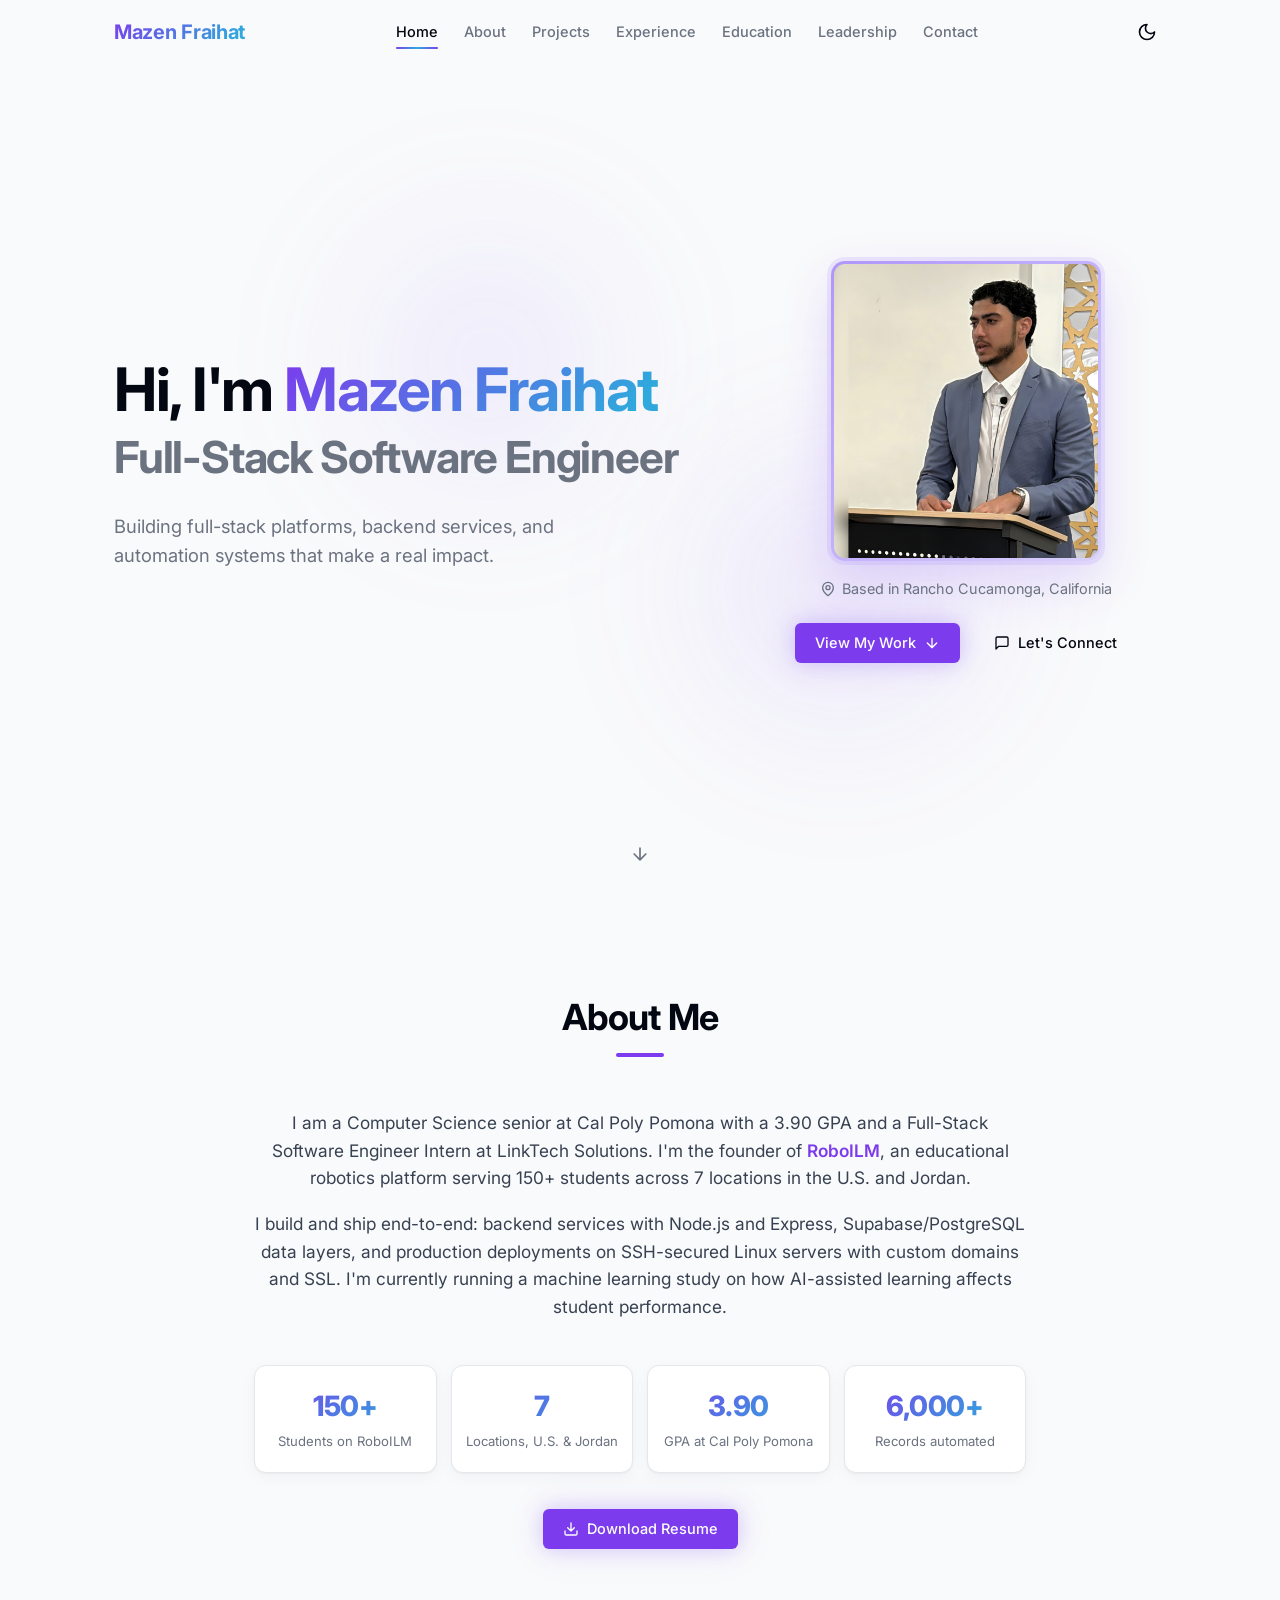
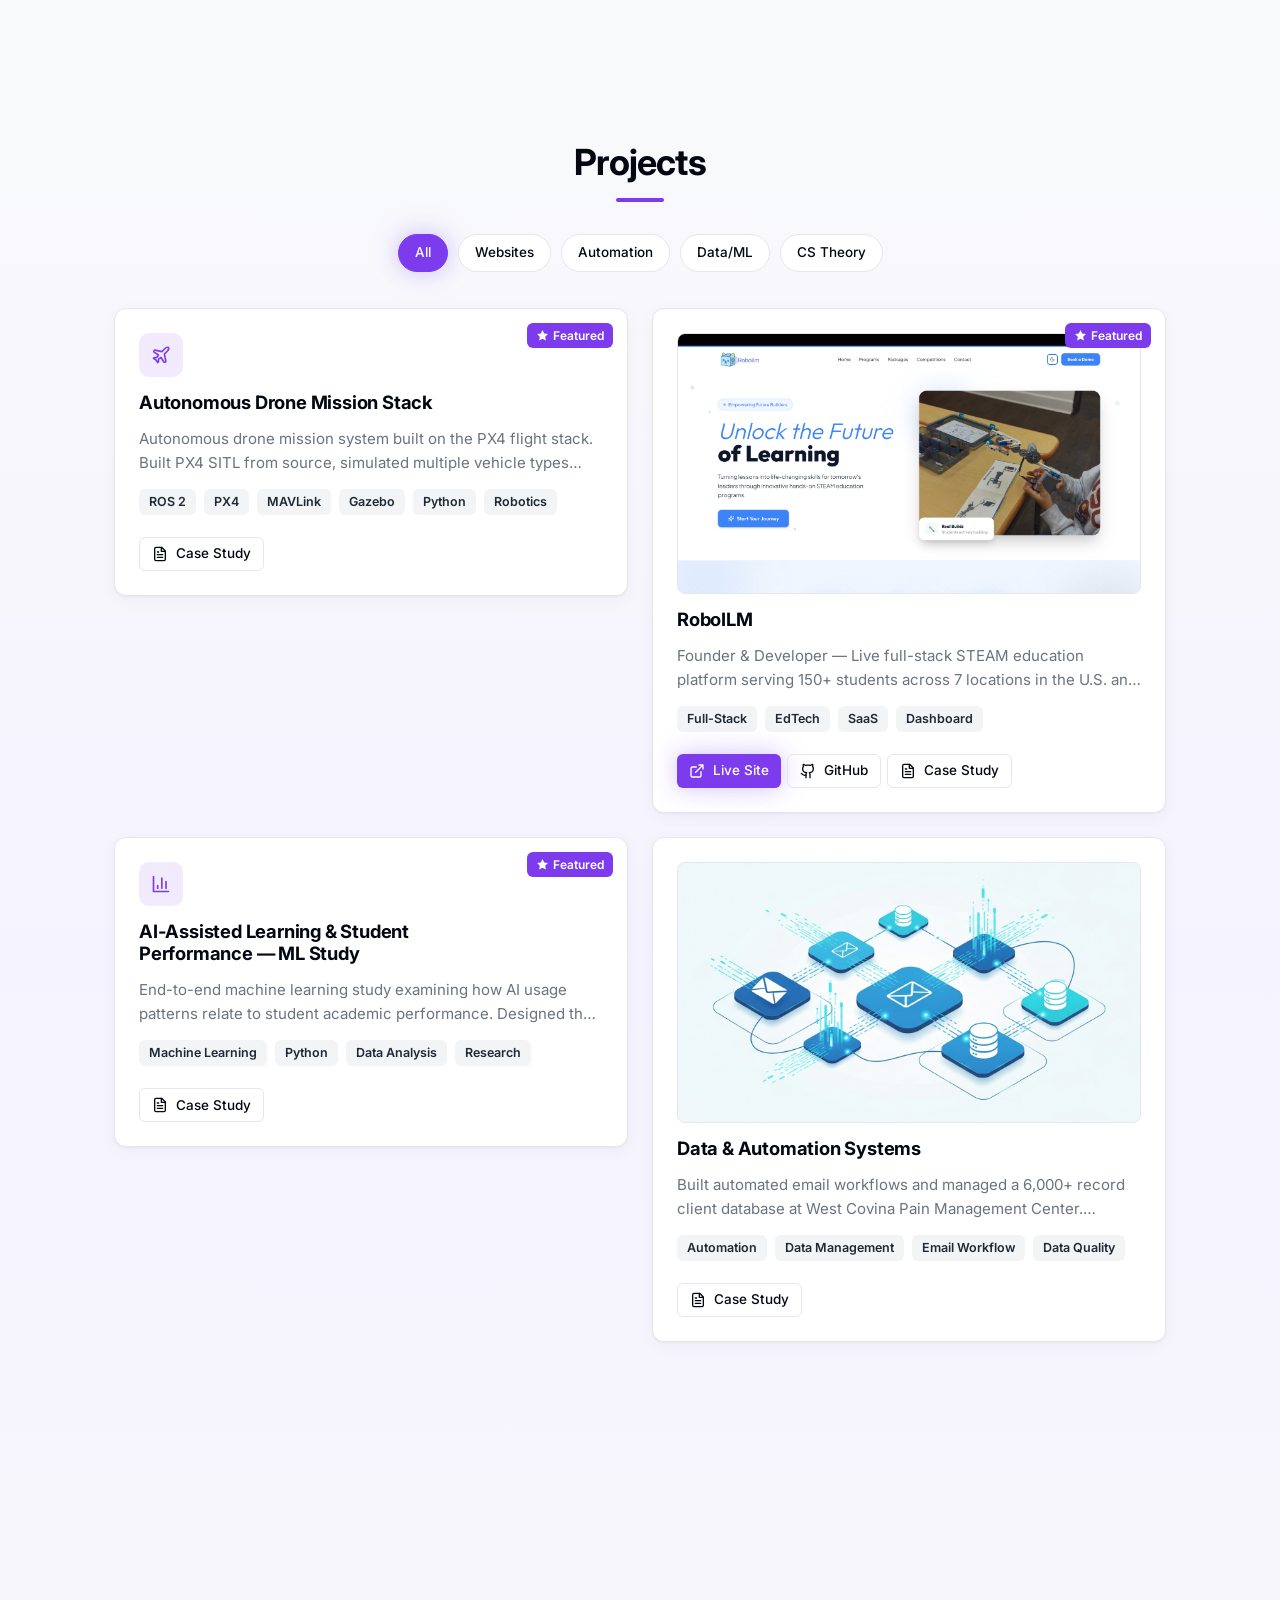
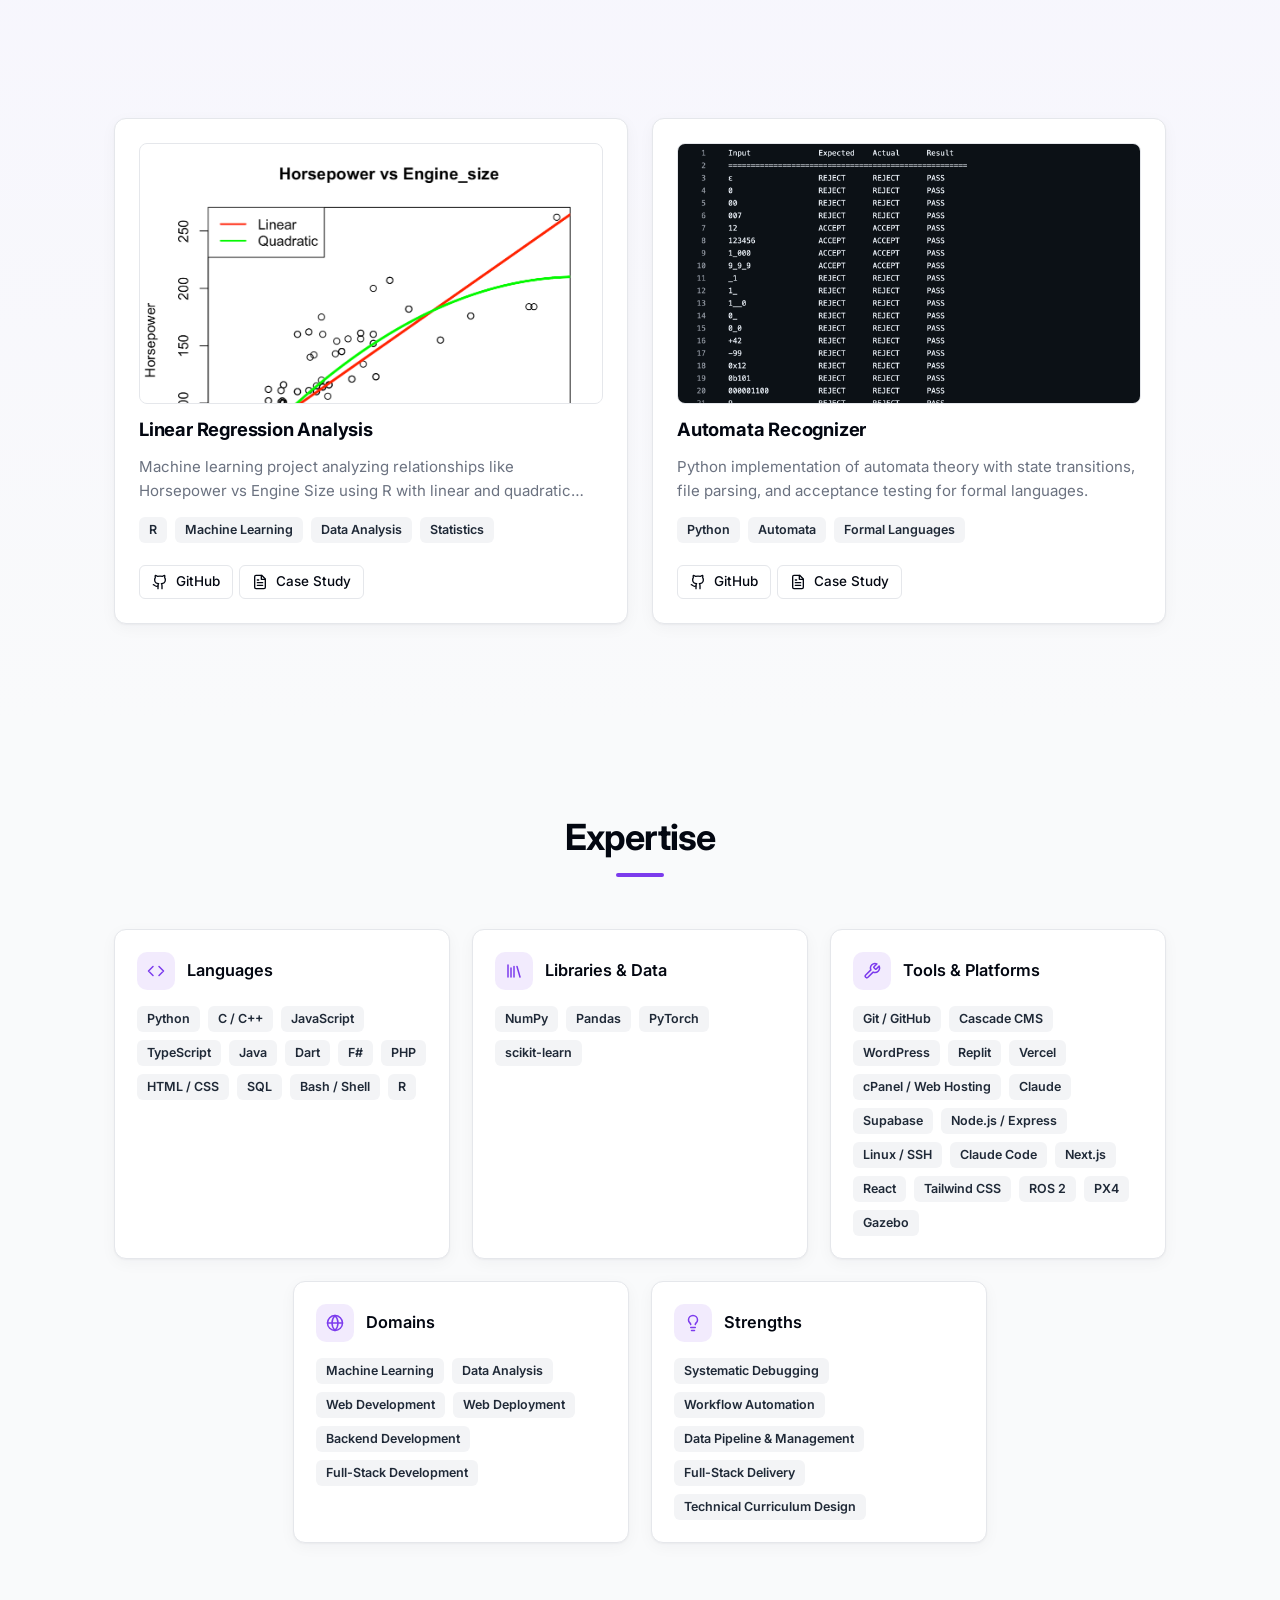
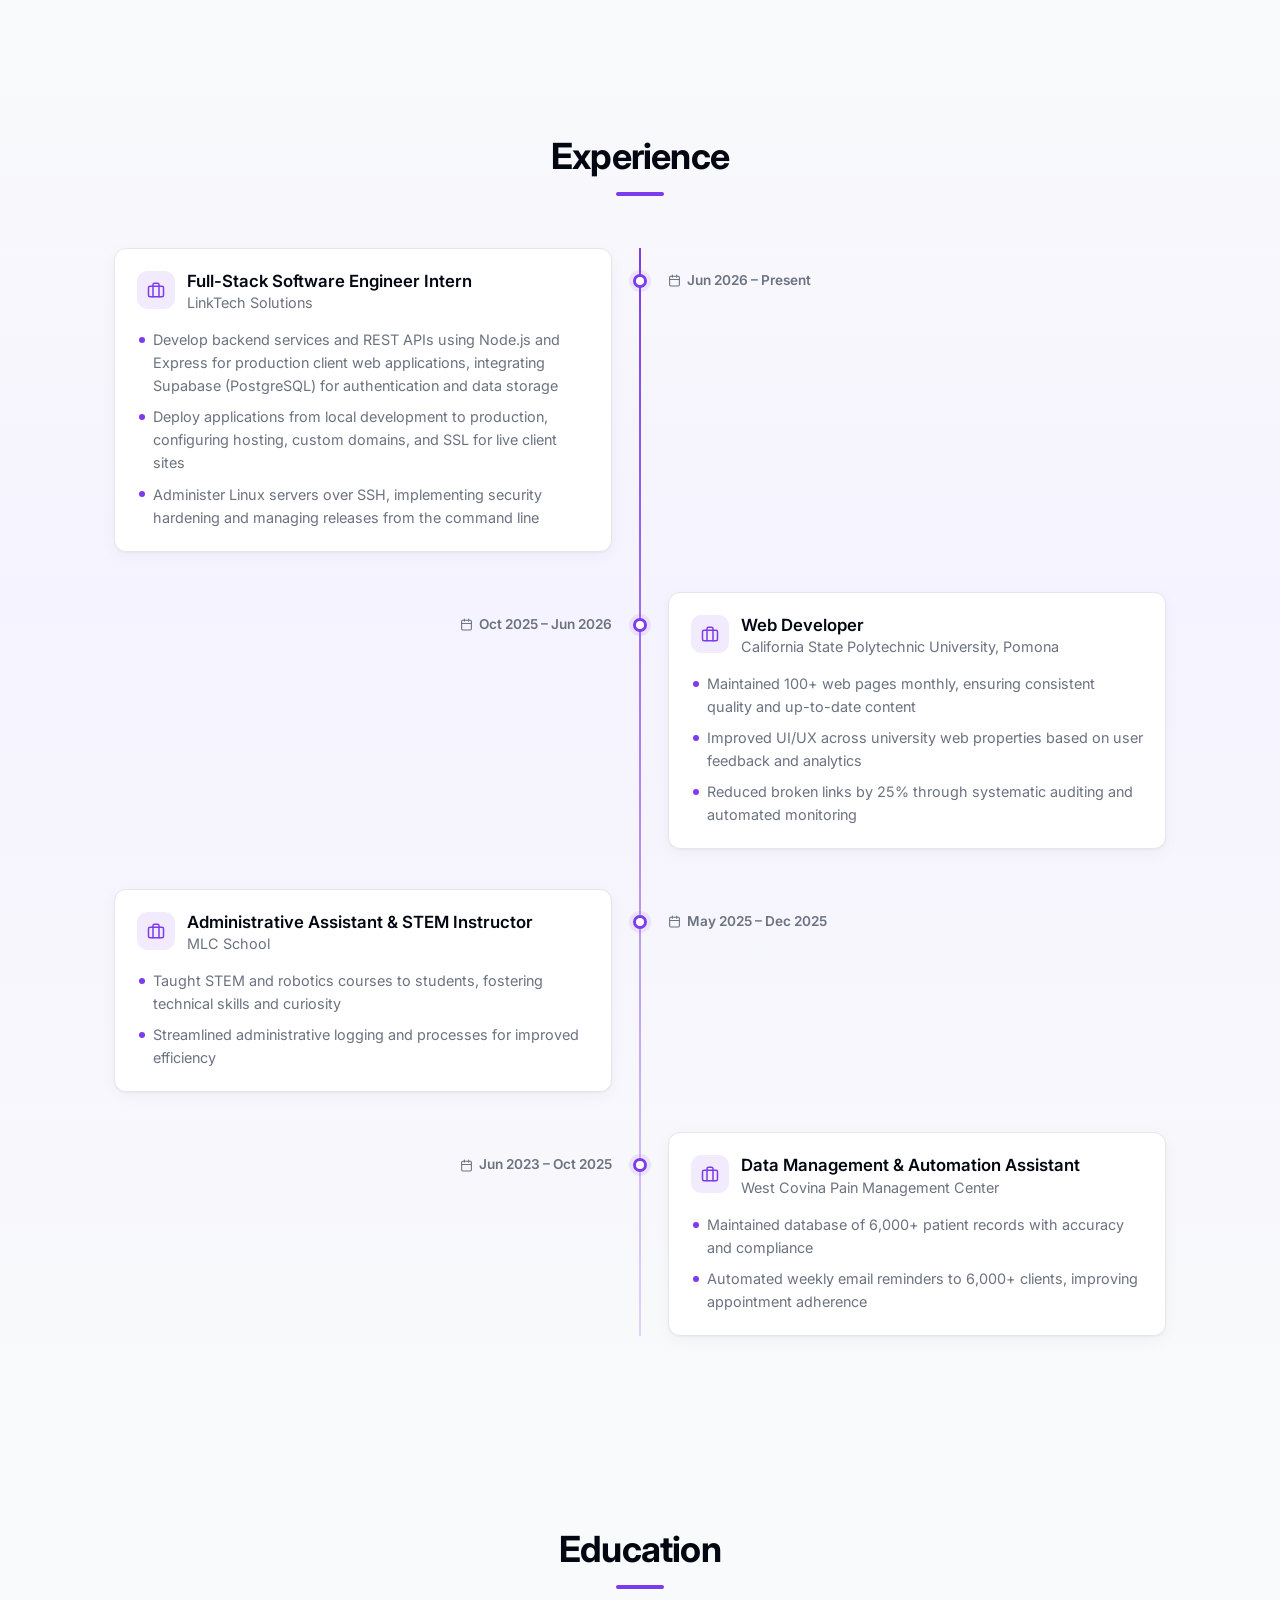
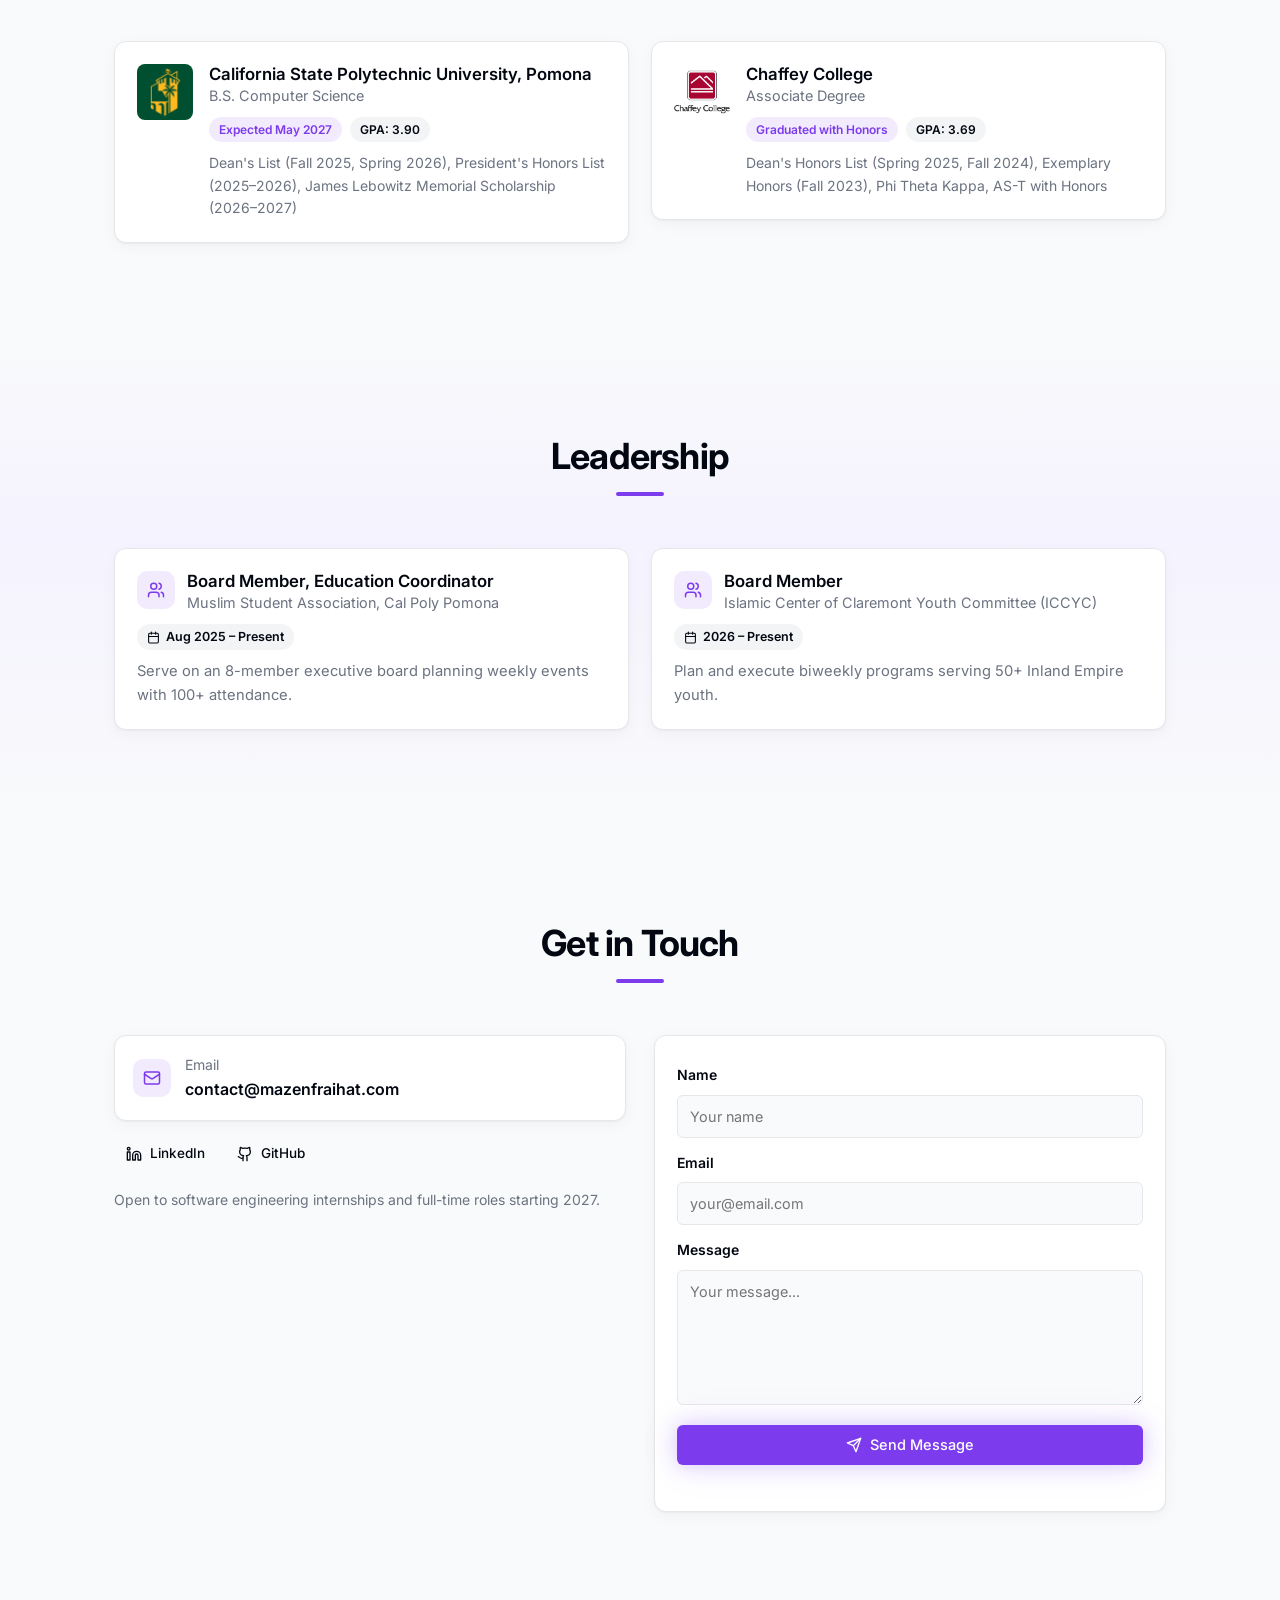
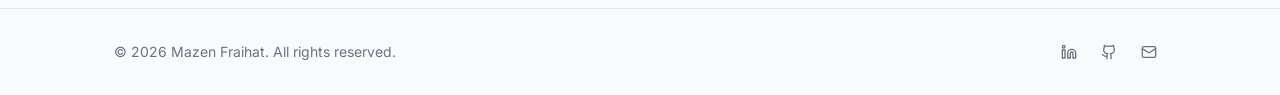
==== index.html @ ca2deb4a "Initial commit: portfolio site for Hostinger Co-Authored-By: Claude Sonnet 5.5 <noreply@anthropic.co" ====
<!DOCTYPE html>
<html lang="en">
<head>
  <meta charset="UTF-8">
  <meta name="viewport" content="width=device-width, initial-scale=1">
  <title>Mazen Fraihat | Full-Stack Software Engineer</title>
  <meta name="description" content="Mazen Fraihat — Full-Stack Software Engineer and Computer Science senior at Cal Poly Pomona. Founder of RoboILM. Building full-stack platforms, backend services, and automation systems.">
  <meta name="author" content="Mazen Fraihat">
  <link rel="canonical" href="https://mazenfraihat.com/">
  <meta name="theme-color" content="#7c3bed">

  <meta property="og:type" content="website">
  <meta property="og:url" content="https://mazenfraihat.com/">
  <meta property="og:title" content="Mazen Fraihat | Full-Stack Software Engineer">
  <meta property="og:description" content="Building full-stack platforms, backend services, and automation systems that make a real impact.">
  <meta property="og:image" content="https://mazenfraihat.com/assets/img/profile.png">
  <meta name="twitter:card" content="summary_large_image">

  <link rel="icon" href="favicon.svg" type="image/svg+xml">
  <link rel="preconnect" href="https://fonts.googleapis.com">
  <link rel="preconnect" href="https://fonts.gstatic.com" crossorigin>
  <link href="https://fonts.googleapis.com/css2?family=Inter:wght@400;500;600;700;800&display=swap" rel="stylesheet">
  <link rel="stylesheet" href="styles.css">

  <!-- Set theme before paint (no flash) -->
  <script>
    (function () {
      try {
        var t = localStorage.getItem('theme');
        if (t === 'dark' || (!t && window.matchMedia('(prefers-color-scheme: dark)').matches)) {
          document.documentElement.classList.add('dark');
        }
      } catch (e) {}
    })();
  </script>

  <script type="application/ld+json">
  {
    "@context": "https://schema.org",
    "@type": "Person",
    "name": "Mazen Fraihat",
    "url": "https://mazenfraihat.com",
    "image": "https://mazenfraihat.com/assets/img/profile.png",
    "jobTitle": "Full-Stack Software Engineer",
    "email": "mailto:contact@mazenfraihat.com",
    "address": { "@type": "PostalAddress", "addressLocality": "Rancho Cucamonga", "addressRegion": "CA", "addressCountry": "US" },
    "alumniOf": [
      { "@type": "CollegeOrUniversity", "name": "California State Polytechnic University, Pomona" },
      { "@type": "CollegeOrUniversity", "name": "Chaffey College" }
    ],
    "worksFor": { "@type": "Organization", "name": "LinkTech Solutions" },
    "founder": { "@type": "Organization", "name": "RoboILM", "url": "https://roboilm.com" },
    "sameAs": [
      "https://www.linkedin.com/in/mazen-fraihat-905613293/",
      "https://github.com/Mazenfraihat"
    ]
  }
  </script>
</head>
<body>

<!-- ============ ICON SPRITE ============ -->
<svg width="0" height="0" style="position:absolute" aria-hidden="true">
  <defs>
    <symbol id="i-moon" viewBox="0 0 24 24"><path d="M12 3a6 6 0 0 0 9 9 9 9 0 1 1-9-9Z"/></symbol>
    <symbol id="i-sun" viewBox="0 0 24 24"><circle cx="12" cy="12" r="4"/><path d="M12 2v2M12 20v2M4.93 4.93l1.41 1.41M17.66 17.66l1.41 1.41M2 12h2M20 12h2M6.34 17.66l-1.41 1.41M19.07 4.93l-1.41 1.41"/></symbol>
    <symbol id="i-menu" viewBox="0 0 24 24"><path d="M4 6h16M4 12h16M4 18h16"/></symbol>
    <symbol id="i-x" viewBox="0 0 24 24"><path d="M18 6 6 18M6 6l12 12"/></symbol>
    <symbol id="i-arrow-down" viewBox="0 0 24 24"><path d="M12 5v14M19 12l-7 7-7-7"/></symbol>
    <symbol id="i-arrow-up" viewBox="0 0 24 24"><path d="m5 12 7-7 7 7M12 19V5"/></symbol>
    <symbol id="i-message" viewBox="0 0 24 24"><path d="M21 15a2 2 0 0 1-2 2H7l-4 4V5a2 2 0 0 1 2-2h14a2 2 0 0 1 2 2z"/></symbol>
    <symbol id="i-download" viewBox="0 0 24 24"><path d="M21 15v4a2 2 0 0 1-2 2H5a2 2 0 0 1-2-2v-4M7 10l5 5 5-5M12 15V3"/></symbol>
    <symbol id="i-external" viewBox="0 0 24 24"><path d="M15 3h6v6M10 14 21 3M18 13v6a2 2 0 0 1-2 2H5a2 2 0 0 1-2-2V8a2 2 0 0 1 2-2h6"/></symbol>
    <symbol id="i-github" viewBox="0 0 24 24"><path d="M15 22v-4a4.8 4.8 0 0 0-1-3.5c3 0 6-2 6-5.5.08-1.25-.27-2.48-1-3.5.28-1.15.28-2.35 0-3.5 0 0-1 0-3 1.5-2.64-.5-5.36-.5-8 0C6 2 5 2 5 2c-.3 1.15-.3 2.35 0 3.5A5.4 5.4 0 0 0 4 9c0 3.5 3 5.5 6 5.5-.39.49-.68 1.05-.85 1.65-.17.6-.22 1.23-.15 1.85v4"/><path d="M9 18c-4.51 2-5-2-7-2"/></symbol>
    <symbol id="i-linkedin" viewBox="0 0 24 24"><path d="M16 8a6 6 0 0 1 6 6v7h-4v-7a2 2 0 0 0-4 0v7h-4v-7a6 6 0 0 1 6-6z"/><rect width="4" height="12" x="2" y="9"/><circle cx="4" cy="4" r="2"/></symbol>
    <symbol id="i-mail" viewBox="0 0 24 24"><rect width="20" height="16" x="2" y="4" rx="2"/><path d="m22 7-8.97 5.7a1.94 1.94 0 0 1-2.06 0L2 7"/></symbol>
    <symbol id="i-send" viewBox="0 0 24 24"><path d="m22 2-7 20-4-9-9-4Z"/><path d="M22 2 11 13"/></symbol>
    <symbol id="i-file" viewBox="0 0 24 24"><path d="M14.5 2H6a2 2 0 0 0-2 2v16a2 2 0 0 0 2 2h12a2 2 0 0 0 2-2V7.5L14.5 2z"/><path d="M14 2v6h6M16 13H8M16 17H8M10 9H8"/></symbol>
    <symbol id="i-star" viewBox="0 0 24 24"><path d="M12 2l3.09 6.26L22 9.27l-5 4.87 1.18 6.88L12 17.77l-6.18 3.25L7 14.14 2 9.27l6.91-1.01L12 2z"/></symbol>
    <symbol id="i-briefcase" viewBox="0 0 24 24"><rect width="20" height="14" x="2" y="7" rx="2"/><path d="M16 21V5a2 2 0 0 0-2-2h-4a2 2 0 0 0-2 2v16"/></symbol>
    <symbol id="i-calendar" viewBox="0 0 24 24"><rect width="18" height="18" x="3" y="4" rx="2"/><path d="M16 2v4M8 2v4M3 10h18"/></symbol>
    <symbol id="i-users" viewBox="0 0 24 24"><path d="M16 21v-2a4 4 0 0 0-4-4H6a4 4 0 0 0-4 4v2"/><circle cx="9" cy="7" r="4"/><path d="M22 21v-2a4 4 0 0 0-3-3.87M16 3.13a4 4 0 0 1 0 7.75"/></symbol>
    <symbol id="i-code" viewBox="0 0 24 24"><path d="m16 18 6-6-6-6M8 6l-6 6 6 6"/></symbol>
    <symbol id="i-library" viewBox="0 0 24 24"><path d="m16 6 4 14M12 6v14M8 8v12M4 4v16"/></symbol>
    <symbol id="i-wrench" viewBox="0 0 24 24"><path d="M14.7 6.3a1 1 0 0 0 0 1.4l1.6 1.6a1 1 0 0 0 1.4 0l3.77-3.77a6 6 0 0 1-7.94 7.94l-6.91 6.91a2.12 2.12 0 0 1-3-3l6.91-6.91a6 6 0 0 1 7.94-7.94l-3.76 3.76z"/></symbol>
    <symbol id="i-globe" viewBox="0 0 24 24"><circle cx="12" cy="12" r="10"/><path d="M12 2a14.5 14.5 0 0 0 0 20 14.5 14.5 0 0 0 0-20M2 12h20"/></symbol>
    <symbol id="i-bulb" viewBox="0 0 24 24"><path d="M15 14c.2-1 .7-1.7 1.5-2.5 1-.9 1.5-2.2 1.5-3.5A6 6 0 0 0 6 8c0 1 .2 2.2 1.5 3.5.7.7 1.3 1.5 1.5 2.5M9 18h6M10 22h4"/></symbol>
    <symbol id="i-pin" viewBox="0 0 24 24"><path d="M20 10c0 6-8 12-8 12s-8-6-8-12a8 8 0 0 1 16 0Z"/><circle cx="12" cy="10" r="3"/></symbol>
    <symbol id="i-chart" viewBox="0 0 24 24"><path d="M3 3v18h18M18 17V9M13 17V5M8 17v-3"/></symbol>
    <symbol id="i-plane" viewBox="0 0 24 24"><path d="M17.8 19.2 16 11l3.5-3.5C21 6 21.5 4 21 3c-1-.5-3 0-4.5 1.5L13 8 4.8 6.2c-.5-.1-.9.1-1.1.5l-.3.5c-.2.5-.1 1 .3 1.3L9 12l-2 3H4l-1 1 3 2 2 3 1-1v-3l3-2 3.5 5.3c.3.4.8.5 1.3.3l.5-.2c.4-.3.6-.7.5-1.2z"/></symbol>
    <symbol id="i-layout" viewBox="0 0 24 24"><rect width="18" height="18" x="3" y="3" rx="2"/><path d="M3 9h18M9 21V9"/></symbol>
    <symbol id="i-cpu" viewBox="0 0 24 24"><rect width="16" height="16" x="4" y="4" rx="2"/><rect width="6" height="6" x="9" y="9" rx="1"/><path d="M15 2v2M15 20v2M2 15h2M2 9h2M20 15h2M20 9h2M9 2v2M9 20v2"/></symbol>
    <symbol id="i-check" viewBox="0 0 24 24"><path d="M20 6 9 17l-5-5"/></symbol>
  </defs>
</svg>

<a class="skip-link" href="#main">Skip to content</a>
<div class="progress" aria-hidden="true"><span id="progress-bar"></span></div>

<!-- ============ NAV ============ -->
<header class="nav" id="nav">
  <div class="container nav-inner">
    <a href="#home" class="logo gradient-text">Mazen Fraihat</a>
    <nav class="nav-links" id="nav-links" aria-label="Primary">
      <a href="#home">Home</a>
      <a href="#about">About</a>
      <a href="#projects">Projects</a>
      <a href="#experience">Experience</a>
      <a href="#education">Education</a>
      <a href="#leadership">Leadership</a>
      <a href="#contact">Contact</a>
    </nav>
    <div class="nav-actions">
      <button class="icon-btn" id="theme-toggle" aria-label="Toggle theme">
        <svg class="i only-light"><use href="#i-moon"/></svg>
        <svg class="i only-dark"><use href="#i-sun"/></svg>
      </button>
      <button class="icon-btn menu-btn" id="menu-toggle" aria-label="Toggle menu" aria-expanded="false" aria-controls="nav-links">
        <svg class="i"><use href="#i-menu"/></svg>
      </button>
    </div>
  </div>
</header>

<main id="main">

  <!-- ============ HERO ============ -->
  <section id="home" class="hero">
    <div class="blob blob-1" aria-hidden="true"></div>
    <div class="blob blob-2" aria-hidden="true"></div>
    <div class="container hero-grid">
      <div class="hero-text reveal">
        <h1>Hi, I'm <span class="gradient-text animated">Mazen Fraihat</span></h1>
        <p class="hero-role">Full-Stack Software Engineer</p>
        <p class="hero-sub">Building full-stack platforms, backend services, and automation systems that make a real impact.</p>
      </div>
      <div class="hero-side reveal">
        <div class="photo-frame">
          <img src="assets/img/profile.png" alt="Mazen Fraihat" width="320" height="320" fetchpriority="high">
        </div>
        <p class="location"><svg class="i sm"><use href="#i-pin"/></svg> Based in Rancho Cucamonga, California</p>
        <div class="hero-ctas">
          <a href="#projects" class="btn btn-primary">View My Work <svg class="i sm"><use href="#i-arrow-down"/></svg></a>
          <a href="#contact" class="btn btn-ghost"><svg class="i sm"><use href="#i-message"/></svg> Let's Connect</a>
        </div>
      </div>
    </div>
    <a href="#about" class="scroll-cue" aria-label="Scroll to About"><svg class="i"><use href="#i-arrow-down"/></svg></a>
  </section>

  <!-- ============ ABOUT ============ -->
  <section id="about" class="section">
    <div class="container narrow">
      <h2 class="section-title reveal">About Me</h2>
      <div class="about-body reveal">
        <p>I am a Computer Science senior at Cal Poly Pomona with a 3.90 GPA and a Full-Stack Software Engineer Intern at LinkTech Solutions. I'm the founder of <a href="https://roboilm.com" target="_blank" rel="noopener">RoboILM</a>, an educational robotics platform serving 150+ students across 7 locations in the U.S. and Jordan.</p>
        <p>I build and ship end-to-end: backend services with Node.js and Express, Supabase/PostgreSQL data layers, and production deployments on SSH-secured Linux servers with custom domains and SSL. I'm currently running a machine learning study on how AI-assisted learning affects student performance.</p>
      </div>

      <div class="stats reveal">
        <div class="stat"><span class="stat-num" data-count="150" data-suffix="+">150+</span><span class="stat-label">Students on RoboILM</span></div>
        <div class="stat"><span class="stat-num" data-count="7">7</span><span class="stat-label">Locations, U.S. &amp; Jordan</span></div>
        <div class="stat"><span class="stat-num" data-count="3.90" data-decimals="2">3.90</span><span class="stat-label">GPA at Cal Poly Pomona</span></div>
        <div class="stat"><span class="stat-num" data-count="6000" data-suffix="+">6,000+</span><span class="stat-label">Records automated</span></div>
      </div>

      <div class="center reveal">
        <a href="Mazen_Fraihat_Resume.pdf" class="btn btn-primary" download><svg class="i sm"><use href="#i-download"/></svg> Download Resume</a>
      </div>
    </div>
  </section>

  <!-- ============ PROJECTS ============ -->
  <section id="projects" class="section alt">
    <div class="container">
      <h2 class="section-title reveal">Projects</h2>

      <div class="filters reveal" role="tablist" aria-label="Filter projects">
        <button class="chip-btn active" data-filter="all" role="tab" aria-selected="true">All</button>
        <button class="chip-btn" data-filter="websites" role="tab" aria-selected="false">Websites</button>
        <button class="chip-btn" data-filter="automation" role="tab" aria-selected="false">Automation</button>
        <button class="chip-btn" data-filter="data" role="tab" aria-selected="false">Data/ML</button>
        <button class="chip-btn" data-filter="theory" role="tab" aria-selected="false">CS Theory</button>
      </div>

      <div class="projects-grid" id="projects-grid">

        <!-- Drone -->
        <article class="card project reveal" data-cat="automation">
          <span class="badge-featured"><svg class="i xs"><use href="#i-star"/></svg> Featured</span>
          <div class="icon-tile"><svg class="i"><use href="#i-plane"/></svg></div>
          <h3>Autonomous Drone Mission Stack</h3>
          <p class="desc">Autonomous drone mission system built on the PX4 flight stack. Built PX4 SITL from source, simulated multiple vehicle types across Gazebo worlds, connected QGroundControl over MAVLink, and integrated MAVROS with ROS 2 Humble. Wrote a ROS 2 mission-upload node in Python that pushes waypoint missions to the flight controller — once uploaded, the aircraft flies the route autonomously with no human input.</p>
          <ul class="tags"><li>ROS 2</li><li>PX4</li><li>MAVLink</li><li>Gazebo</li><li>Python</li><li>Robotics</li></ul>
          <div class="actions">
            <button class="btn btn-ghost sm" data-case>
              <svg class="i sm"><use href="#i-file"/></svg> Case Study
            </button>
          </div>
          <template class="case">
            <h4>Problem</h4><p>Autonomous flight systems require reliable coordination between simulation, flight-control software, ground-station tools, and mission code.</p>
            <h4>What I did</h4><p>Built PX4 SITL from source, simulated multiple vehicle types across Gazebo worlds, connected QGroundControl over MAVLink, integrated MAVROS with ROS 2 Humble, and wrote a Python mission-upload node for waypoint missions.</p>
            <h4>Result</h4><p>A complete simulated mission workflow where waypoint missions upload to the flight controller and the aircraft flies the route autonomously with no human input.</p>
          </template>
        </article>

        <!-- RoboILM -->
        <article class="card project reveal" data-cat="websites">
          <span class="badge-featured"><svg class="i xs"><use href="#i-star"/></svg> Featured</span>
          <div class="thumb"><img src="assets/img/roboilm.png" alt="RoboILM platform homepage" loading="lazy" width="1470" height="956"></div>
          <h3>RoboILM</h3>
          <p class="desc">Founder &amp; Developer — Live full-stack STEAM education platform serving 150+ students across 7 locations in the U.S. and Jordan. Admin and student dashboards, enrollment, payment processing, custom CRM, auto-grading, analytics, secure authentication, and an entire K–6 robotics curriculum written from scratch — built end-to-end from frontend to SSH-secured deployment.</p>
          <ul class="tags"><li>Full-Stack</li><li>EdTech</li><li>SaaS</li><li>Dashboard</li></ul>
          <div class="actions">
            <a class="btn btn-primary sm" href="https://roboilm.com/" target="_blank" rel="noopener"><svg class="i sm"><use href="#i-external"/></svg> Live Site</a>
            <a class="btn btn-ghost sm" href="https://github.com/Mazenfraihat/RoboILM" target="_blank" rel="noopener"><svg class="i sm"><use href="#i-github"/></svg> GitHub</a>
            <button class="btn btn-ghost sm" data-case><svg class="i sm"><use href="#i-file"/></svg> Case Study</button>
          </div>
          <template class="case">
            <h4>Problem</h4><p>Schools running hands-on STEAM programs lack structured systems for curriculum delivery, progress tracking, and operations, leading to fragmented workflows and limited visibility.</p>
            <h4>What I did</h4><p>Built a full-stack platform integrating admin and student dashboards, content management (lessons, videos, slides), auto-grading, analytics, sales systems, authentication, and program-fit logic — designed, developed, and deployed end-to-end. Also wrote the entire K–6 robotics curriculum from scratch — lesson sequences, hardware labs, and assessments — now delivered across all 7 locations.</p>
            <h4>Result</h4><p>Delivered a live, production-ready system that centralizes operations into one platform, improves visibility across all users, and demonstrates complete ownership of full-stack product development.</p>
            <div class="modal-links">
              <a class="btn btn-primary sm" href="https://roboilm.com/" target="_blank" rel="noopener"><svg class="i sm"><use href="#i-external"/></svg> Live Site</a>
              <a class="btn btn-ghost sm" href="https://github.com/Mazenfraihat/RoboILM" target="_blank" rel="noopener"><svg class="i sm"><use href="#i-github"/></svg> GitHub</a>
            </div>
          </template>
        </article>

        <!-- AI study -->
        <article class="card project reveal" data-cat="data">
          <span class="badge-featured"><svg class="i xs"><use href="#i-star"/></svg> Featured</span>
          <div class="icon-tile"><svg class="i"><use href="#i-chart"/></svg></div>
          <h3>AI-Assisted Learning &amp; Student Performance — ML Study</h3>
          <p class="desc">End-to-end machine learning study examining how AI usage patterns relate to student academic performance. Designed the survey, collecting data from students worldwide; building the full pipeline — cleaning, exploratory analysis, and regression, random forest, and XGBoost models. Findings published through a video series.</p>
          <ul class="tags"><li>Machine Learning</li><li>Python</li><li>Data Analysis</li><li>Research</li></ul>
          <div class="actions">
            <button class="btn btn-ghost sm" data-case><svg class="i sm"><use href="#i-file"/></svg> Case Study</button>
          </div>
          <template class="case">
            <h4>Problem</h4><p>The impact of AI tools on student academic performance is widely debated but rarely studied with rigorous data collection and modeling.</p>
            <h4>What I did</h4><p>Designed an original survey, collected data from students worldwide, and built a full ML pipeline covering data cleaning, exploratory analysis, regression, random forest, and XGBoost models.</p>
            <h4>Result</h4><p>An end-to-end research project demonstrating applied ML and data science skills, with findings published as a video series.</p>
          </template>
        </article>

        <!-- Data & Automation -->
        <article class="card project reveal" data-cat="automation data">
          <div class="thumb"><img src="assets/img/data-automation.png" alt="Data and automation workflow visualization" loading="lazy" width="1408" height="768"></div>
          <h3>Data &amp; Automation Systems</h3>
          <p class="desc">Built automated email workflows and managed a 6,000+ record client database at West Covina Pain Management Center. Replaced a manual weekly outreach process with an automated reminder system, cutting the work from hours to seconds, and maintained data accuracy and consistency through structured entry and ongoing quality checks.</p>
          <ul class="tags"><li>Automation</li><li>Data Management</li><li>Email Workflow</li><li>Data Quality</li></ul>
          <div class="actions">
            <button class="btn btn-ghost sm" data-case><svg class="i sm"><use href="#i-file"/></svg> Case Study</button>
          </div>
          <template class="case">
            <h4>Problem</h4><p>Weekly client outreach was a manual, time-consuming process, while a 6,000+ record database required consistent data entry and ongoing quality checks.</p>
            <h4>What I did</h4><p>Built automated email workflows and maintained the client database through structured entry, accuracy checks, and continuing data-quality processes.</p>
            <h4>Result</h4><p>Replaced hours of manual weekly outreach with an automated reminder process that runs in seconds while supporting accurate, consistent client data.</p>
          </template>
        </article>

        <!-- BroncoBoard -->
        <article class="card project reveal" data-cat="websites">
          <div class="icon-tile"><svg class="i"><use href="#i-briefcase"/></svg></div>
          <h3>BroncoBoard — CPP Job Board</h3>
          <p class="desc">Job board built with CPP's Software Engineering Association (SEA) helping Cal Poly Pomona students find roles with clear pay, role, and deadline information. Built both frontend and backend, including login/signup, job listings, and a recruiter side for posting jobs and reviewing applicants.</p>
          <ul class="tags"><li>Full-Stack</li><li>Node.js</li><li>Express</li><li>MySQL</li><li>Tailwind</li><li>Team Project</li></ul>
          <div class="actions">
            <button class="btn btn-ghost sm" data-case><svg class="i sm"><use href="#i-file"/></svg> Case Study</button>
          </div>
          <template class="case">
            <h4>Problem</h4><p>Students need a clearer way to find job opportunities with the pay, role, and deadline information needed to make informed decisions.</p>
            <h4>What I did</h4><p>Built both the frontend and backend with login/signup, job listings, and a recruiter experience for posting jobs and reviewing applicants.</p>
            <h4>Result</h4><p>A full-stack job board created with CPP's Software Engineering Association to help Cal Poly Pomona students find relevant roles.</p>
          </template>
        </article>

        <!-- Client websites -->
        <article class="card project reveal" data-cat="websites">
          <div class="icon-tile"><svg class="i"><use href="#i-layout"/></svg></div>
          <h3>Client &amp; Product Websites</h3>
          <p class="desc">Designed, built, and shipped production websites for real clients and my own brand — MLC School (K–8 private school), Habibis Auto (digital-first dealership with structured inventory listings and SEO), and Oudluxe (premium fragrance e-commerce). Each delivered end-to-end: design, build, deployment, custom domain, and SSL.</p>
          <ul class="tags"><li>Web Development</li><li>UI/UX</li><li>E-commerce</li><li>SEO</li><li>Deployment</li></ul>
          <div class="actions">
            <a class="btn btn-ghost sm" href="https://mlcschool.net/" target="_blank" rel="noopener"><svg class="i sm"><use href="#i-external"/></svg> MLC School</a>
            <a class="btn btn-ghost sm" href="https://habibisauto.com/" target="_blank" rel="noopener"><svg class="i sm"><use href="#i-external"/></svg> Habibis Auto</a>
            <a class="btn btn-ghost sm" href="https://oudluxe.com/" target="_blank" rel="noopener"><svg class="i sm"><use href="#i-external"/></svg> Oudluxe</a>
            <button class="btn btn-ghost sm" data-case><svg class="i sm"><use href="#i-file"/></svg> Case Study</button>
          </div>
          <template class="case">
            <h4>Problem</h4><p>Real clients and small brands need production websites that communicate trust, support their goals, and remain usable after launch.</p>
            <h4>What I did</h4><p>Designed, built, and shipped MLC School, Habibis Auto, and Oudluxe websites across private education, automotive inventory, and premium fragrance e-commerce.</p>
            <h4>Result</h4><p>Delivered three end-to-end web projects covering design, build, deployment, custom domains, and SSL.</p>
            <div class="modal-links">
              <a class="btn btn-ghost sm" href="https://mlcschool.net/" target="_blank" rel="noopener"><svg class="i sm"><use href="#i-external"/></svg> MLC School</a>
              <a class="btn btn-ghost sm" href="https://habibisauto.com/" target="_blank" rel="noopener"><svg class="i sm"><use href="#i-external"/></svg> Habibis Auto</a>
              <a class="btn btn-ghost sm" href="https://oudluxe.com/" target="_blank" rel="noopener"><svg class="i sm"><use href="#i-external"/></svg> Oudluxe</a>
            </div>
          </template>
        </article>

        <!-- Linear Regression -->
        <article class="card project reveal" data-cat="data">
          <div class="thumb"><img src="assets/img/linear-regression.png" alt="Linear regression plot in R" loading="lazy" width="1068" height="938"></div>
          <h3>Linear Regression Analysis</h3>
          <p class="desc">Machine learning project analyzing relationships like Horsepower vs Engine Size using R with linear and quadratic model comparisons.</p>
          <ul class="tags"><li>R</li><li>Machine Learning</li><li>Data Analysis</li><li>Statistics</li></ul>
          <div class="actions">
            <a class="btn btn-ghost sm" href="https://github.com/Mazenfraihat/linear-regression" target="_blank" rel="noopener"><svg class="i sm"><use href="#i-github"/></svg> GitHub</a>
            <button class="btn btn-ghost sm" data-case><svg class="i sm"><use href="#i-file"/></svg> Case Study</button>
          </div>
          <template class="case">
            <h4>Problem</h4><p>Understand the fundamentals of regression and how models learn relationships from data.</p>
            <h4>What I did</h4><p>Built a clear implementation in R analyzing automotive data with linear and quadratic model visualizations.</p>
            <h4>Result</h4><p>A clean, educational repository demonstrating regression basics and data-to-model reasoning.</p>
            <div class="modal-links">
              <a class="btn btn-ghost sm" href="https://github.com/Mazenfraihat/linear-regression" target="_blank" rel="noopener"><svg class="i sm"><use href="#i-github"/></svg> GitHub</a>
            </div>
          </template>
        </article>

        <!-- Automata -->
        <article class="card project reveal" data-cat="theory">
          <div class="thumb"><img src="assets/img/automata.png" alt="Automata recognizer terminal output" loading="lazy" width="1480" height="1058"></div>
          <h3>Automata Recognizer</h3>
          <p class="desc">Python implementation of automata theory with state transitions, file parsing, and acceptance testing for formal languages.</p>
          <ul class="tags"><li>Python</li><li>Automata</li><li>Formal Languages</li></ul>
          <div class="actions">
            <a class="btn btn-ghost sm" href="https://github.com/Mazenfraihat/Automata" target="_blank" rel="noopener"><svg class="i sm"><use href="#i-github"/></svg> GitHub</a>
            <button class="btn btn-ghost sm" data-case><svg class="i sm"><use href="#i-file"/></svg> Case Study</button>
          </div>
          <template class="case">
            <h4>Problem</h4><p>Automata concepts are often theoretical — translating them into working software tests real understanding.</p>
            <h4>What I did</h4><p>Implemented recognizer logic with file-based input, state tracking, and clear terminal output.</p>
            <h4>Result</h4><p>A working project demonstrating strong fundamentals in formal languages and algorithmic thinking.</p>
            <div class="modal-links">
              <a class="btn btn-ghost sm" href="https://github.com/Mazenfraihat/Automata" target="_blank" rel="noopener"><svg class="i sm"><use href="#i-github"/></svg> GitHub</a>
            </div>
          </template>
        </article>

      </div>
    </div>
  </section>

  <!-- ============ EXPERTISE ============ -->
  <section id="expertise" class="section">
    <div class="container">
      <h2 class="section-title reveal">Expertise</h2>
      <div class="skills-grid">
        <div class="card skill reveal">
          <div class="skill-head"><div class="icon-tile sm"><svg class="i"><use href="#i-code"/></svg></div><h3>Languages</h3></div>
          <ul class="tags"><li>Python</li><li>C / C++</li><li>JavaScript</li><li>TypeScript</li><li>Java</li><li>Dart</li><li>F#</li><li>PHP</li><li>HTML / CSS</li><li>SQL</li><li>Bash / Shell</li><li>R</li></ul>
        </div>
        <div class="card skill reveal">
          <div class="skill-head"><div class="icon-tile sm"><svg class="i"><use href="#i-library"/></svg></div><h3>Libraries &amp; Data</h3></div>
          <ul class="tags"><li>NumPy</li><li>Pandas</li><li>PyTorch</li><li>scikit-learn</li></ul>
        </div>
        <div class="card skill reveal">
          <div class="skill-head"><div class="icon-tile sm"><svg class="i"><use href="#i-wrench"/></svg></div><h3>Tools &amp; Platforms</h3></div>
          <ul class="tags"><li>Git / GitHub</li><li>Cascade CMS</li><li>WordPress</li><li>Replit</li><li>Vercel</li><li>cPanel / Web Hosting</li><li>Claude</li><li>Supabase</li><li>Node.js / Express</li><li>Linux / SSH</li><li>Claude Code</li><li>Next.js</li><li>React</li><li>Tailwind CSS</li><li>ROS 2</li><li>PX4</li><li>Gazebo</li></ul>
        </div>
        <div class="card skill reveal">
          <div class="skill-head"><div class="icon-tile sm"><svg class="i"><use href="#i-globe"/></svg></div><h3>Domains</h3></div>
          <ul class="tags"><li>Machine Learning</li><li>Data Analysis</li><li>Web Development</li><li>Web Deployment</li><li>Backend Development</li><li>Full-Stack Development</li></ul>
        </div>
        <div class="card skill reveal">
          <div class="skill-head"><div class="icon-tile sm"><svg class="i"><use href="#i-bulb"/></svg></div><h3>Strengths</h3></div>
          <ul class="tags"><li>Systematic Debugging</li><li>Workflow Automation</li><li>Data Pipeline &amp; Management</li><li>Full-Stack Delivery</li><li>Technical Curriculum Design</li></ul>
        </div>
      </div>
    </div>
  </section>

  <!-- ============ EXPERIENCE ============ -->
  <section id="experience" class="section alt">
    <div class="container">
      <h2 class="section-title reveal">Experience</h2>
      <ol class="timeline">
        <li class="tl-item reveal">
          <div class="card tl-card">
            <div class="tl-head">
              <div class="icon-tile sm"><svg class="i"><use href="#i-briefcase"/></svg></div>
              <div><h3>Full-Stack Software Engineer Intern</h3><p class="org">LinkTech Solutions</p></div>
            </div>
            <ul class="bullets">
              <li>Develop backend services and REST APIs using Node.js and Express for production client web applications, integrating Supabase (PostgreSQL) for authentication and data storage</li>
              <li>Deploy applications from local development to production, configuring hosting, custom domains, and SSL for live client sites</li>
              <li>Administer Linux servers over SSH, implementing security hardening and managing releases from the command line</li>
            </ul>
          </div>
          <span class="tl-dot" aria-hidden="true"></span>
          <p class="tl-date"><svg class="i xs"><use href="#i-calendar"/></svg> Jun 2026 – Present</p>
        </li>
        <li class="tl-item reveal">
          <div class="card tl-card">
            <div class="tl-head">
              <div class="icon-tile sm"><svg class="i"><use href="#i-briefcase"/></svg></div>
              <div><h3>Web Developer</h3><p class="org">California State Polytechnic University, Pomona</p></div>
            </div>
            <ul class="bullets">
              <li>Maintained 100+ web pages monthly, ensuring consistent quality and up-to-date content</li>
              <li>Improved UI/UX across university web properties based on user feedback and analytics</li>
              <li>Reduced broken links by 25% through systematic auditing and automated monitoring</li>
            </ul>
          </div>
          <span class="tl-dot" aria-hidden="true"></span>
          <p class="tl-date"><svg class="i xs"><use href="#i-calendar"/></svg> Oct 2025 – Jun 2026</p>
        </li>
        <li class="tl-item reveal">
          <div class="card tl-card">
            <div class="tl-head">
              <div class="icon-tile sm"><svg class="i"><use href="#i-briefcase"/></svg></div>
              <div><h3>Administrative Assistant &amp; STEM Instructor</h3><p class="org">MLC School</p></div>
            </div>
            <ul class="bullets">
              <li>Taught STEM and robotics courses to students, fostering technical skills and curiosity</li>
              <li>Streamlined administrative logging and processes for improved efficiency</li>
            </ul>
          </div>
          <span class="tl-dot" aria-hidden="true"></span>
          <p class="tl-date"><svg class="i xs"><use href="#i-calendar"/></svg> May 2025 – Dec 2025</p>
        </li>
        <li class="tl-item reveal">
          <div class="card tl-card">
            <div class="tl-head">
              <div class="icon-tile sm"><svg class="i"><use href="#i-briefcase"/></svg></div>
              <div><h3>Data Management &amp; Automation Assistant</h3><p class="org">West Covina Pain Management Center</p></div>
            </div>
            <ul class="bullets">
              <li>Maintained database of 6,000+ patient records with accuracy and compliance</li>
              <li>Automated weekly email reminders to 6,000+ clients, improving appointment adherence</li>
            </ul>
          </div>
          <span class="tl-dot" aria-hidden="true"></span>
          <p class="tl-date"><svg class="i xs"><use href="#i-calendar"/></svg> Jun 2023 – Oct 2025</p>
        </li>
      </ol>
    </div>
  </section>

  <!-- ============ EDUCATION ============ -->
  <section id="education" class="section">
    <div class="container">
      <h2 class="section-title reveal">Education</h2>
      <div class="two-col">
        <div class="card edu reveal">
          <img class="edu-logo" src="assets/img/cpp.jpeg" alt="Cal Poly Pomona logo" loading="lazy" width="56" height="56">
          <div>
            <h3>California State Polytechnic University, Pomona</h3>
            <p class="org">B.S. Computer Science</p>
            <div class="pills"><span class="pill strong">Expected May 2027</span><span class="pill">GPA: 3.90</span></div>
            <p class="muted small">Dean's List (Fall 2025, Spring 2026), President's Honors List (2025–2026), James Lebowitz Memorial Scholarship (2026–2027)</p>
          </div>
        </div>
        <div class="card edu reveal">
          <img class="edu-logo" src="assets/img/chaffey.png" alt="Chaffey College logo" loading="lazy" width="56" height="56">
          <div>
            <h3>Chaffey College</h3>
            <p class="org">Associate Degree</p>
            <div class="pills"><span class="pill strong">Graduated with Honors</span><span class="pill">GPA: 3.69</span></div>
            <p class="muted small">Dean's Honors List (Spring 2025, Fall 2024), Exemplary Honors (Fall 2023), Phi Theta Kappa, AS-T with Honors</p>
          </div>
        </div>
      </div>
    </div>
  </section>

  <!-- ============ LEADERSHIP ============ -->
  <section id="leadership" class="section alt">
    <div class="container">
      <h2 class="section-title reveal">Leadership</h2>
      <div class="two-col">
        <div class="card lead reveal">
          <div class="tl-head">
            <div class="icon-tile sm"><svg class="i"><use href="#i-users"/></svg></div>
            <div><h3>Board Member, Education Coordinator</h3><p class="org">Muslim Student Association, Cal Poly Pomona</p></div>
          </div>
          <p class="pill-date"><svg class="i xs"><use href="#i-calendar"/></svg> Aug 2025 – Present</p>
          <p class="muted">Serve on an 8-member executive board planning weekly events with 100+ attendance.</p>
        </div>
        <div class="card lead reveal">
          <div class="tl-head">
            <div class="icon-tile sm"><svg class="i"><use href="#i-users"/></svg></div>
            <div><h3>Board Member</h3><p class="org">Islamic Center of Claremont Youth Committee (ICCYC)</p></div>
          </div>
          <p class="pill-date"><svg class="i xs"><use href="#i-calendar"/></svg> 2026 – Present</p>
          <p class="muted">Plan and execute biweekly programs serving 50+ Inland Empire youth.</p>
        </div>
      </div>
    </div>
  </section>

  <!-- ============ CONTACT ============ -->
  <section id="contact" class="section">
    <div class="container">
      <h2 class="section-title reveal">Get in Touch</h2>
      <div class="contact-grid">
        <div class="reveal">
          <a class="card contact-card" href="mailto:contact@mazenfraihat.com">
            <div class="icon-tile sm"><svg class="i"><use href="#i-mail"/></svg></div>
            <div><p class="muted small">Email</p><p class="strong">contact@mazenfraihat.com</p></div>
          </a>
          <div class="socials">
            <a class="btn btn-ghost sm" href="https://www.linkedin.com/in/mazen-fraihat-905613293/" target="_blank" rel="noopener"><svg class="i sm"><use href="#i-linkedin"/></svg> LinkedIn</a>
            <a class="btn btn-ghost sm" href="https://github.com/Mazenfraihat" target="_blank" rel="noopener"><svg class="i sm"><use href="#i-github"/></svg> GitHub</a>
          </div>
          <p class="muted small open-to">Open to software engineering internships and full-time roles starting 2027.</p>
        </div>

        <form class="card contact-form reveal" id="contact-form" action="contact.php" method="POST" novalidate>
          <label for="f-name">Name</label>
          <input id="f-name" name="name" type="text" placeholder="Your name" autocomplete="name" required maxlength="100">
          <label for="f-email">Email</label>
          <input id="f-email" name="email" type="email" placeholder="your@email.com" autocomplete="email" required maxlength="150">
          <label for="f-message">Message</label>
          <textarea id="f-message" name="message" rows="5" placeholder="Your message..." required maxlength="5000"></textarea>
          <!-- spam trap: humans never see or fill this -->
          <input type="text" name="website" class="hp" tabindex="-1" autocomplete="off" aria-hidden="true">
          <input type="hidden" name="ts" id="f-ts">
          <button class="btn btn-primary block" type="submit"><svg class="i sm"><use href="#i-send"/></svg> <span>Send Message</span></button>
          <p class="form-status" id="form-status" role="status" aria-live="polite"></p>
        </form>
      </div>
    </div>
  </section>
</main>

<footer class="footer">
  <div class="container footer-inner">
    <p>© <span id="year">2026</span> Mazen Fraihat. All rights reserved.</p>
    <div class="footer-links">
      <a href="https://www.linkedin.com/in/mazen-fraihat-905613293/" target="_blank" rel="noopener" aria-label="LinkedIn"><svg class="i sm"><use href="#i-linkedin"/></svg></a>
      <a href="https://github.com/Mazenfraihat" target="_blank" rel="noopener" aria-label="GitHub"><svg class="i sm"><use href="#i-github"/></svg></a>
      <a href="mailto:contact@mazenfraihat.com" aria-label="Email"><svg class="i sm"><use href="#i-mail"/></svg></a>
    </div>
  </div>
</footer>

<button class="to-top" id="to-top" aria-label="Back to top"><svg class="i sm"><use href="#i-arrow-up"/></svg></button>

<!-- Case study modal -->
<dialog class="modal" id="case-modal" aria-labelledby="modal-title">
  <div class="modal-head">
    <div>
      <h3 id="modal-title"></h3>
      <ul class="tags" id="modal-tags"></ul>
    </div>
    <button class="icon-btn" id="modal-close" aria-label="Close"><svg class="i"><use href="#i-x"/></svg></button>
  </div>
  <div class="modal-body" id="modal-body"></div>
</dialog>

<script src="script.js" defer></script>
</body>
</html>
---- styles.css ----
/* =========================================================
   mazenfraihat.com — styles
   Colors: violet #7c3bed → cyan #2eaadc
   ========================================================= */

:root {
  --primary: #7c3bed;
  --primary-hover: #6d28d9;
  --accent: #2eaadc;
  --primary-soft: rgba(124, 59, 237, 0.10);
  --bg: #f9fafb;
  --bg-alt: #f5f3ff;
  --fg: #030711;
  --fg-2: #374151;
  --muted: #6b7280;
  --card: #ffffff;
  --border: #e5e7eb;
  --chip: #f3f4f6;
  --chip-fg: #1f2937;
  --input: #f9fafb;
  --shadow: 0 1px 2px rgba(0,0,0,.04), 0 4px 16px rgba(17,24,39,.04);
  --shadow-hover: 0 10px 30px rgba(124,59,237,.12);
  --glow: 0 0 20px rgba(139,92,246,.30), 0 0 40px rgba(139,92,246,.10);
  --radius: 12px;
  --nav-h: 64px;
  --gradient: linear-gradient(135deg, #7c3bed, #2eaadc, #7c3bed);
}

html.dark {
  --bg: #09090f;
  --bg-alt: #0f0d1a;
  --fg: #f3f4f6;
  --fg-2: #d1d5db;
  --muted: #9ca3af;
  --card: #12121c;
  --border: #23233a;
  --chip: #1c1c2b;
  --chip-fg: #e5e7eb;
  --input: #0d0d16;
  --primary-soft: rgba(139, 92, 246, 0.16);
  --shadow: 0 1px 2px rgba(0,0,0,.4);
  --shadow-hover: 0 10px 30px rgba(124,59,237,.25);
}

*, *::before, *::after { box-sizing: border-box; }
html { scroll-behavior: smooth; scroll-padding-top: calc(var(--nav-h) + 8px); -webkit-text-size-adjust: 100%; }
body {
  margin: 0;
  font-family: Inter, ui-sans-serif, system-ui, -apple-system, "Segoe UI", sans-serif;
  background: var(--bg);
  color: var(--fg);
  line-height: 1.6;
  -webkit-font-smoothing: antialiased;
  transition: background-color .3s, color .3s;
}
img { max-width: 100%; display: block; }
a { color: inherit; text-decoration: none; }
h1, h2, h3, h4 { margin: 0; line-height: 1.2; }
p { margin: 0; }
ul, ol { margin: 0; padding: 0; list-style: none; }
button { font: inherit; color: inherit; background: none; border: 0; cursor: pointer; }
:focus-visible { outline: 2px solid var(--primary); outline-offset: 3px; border-radius: 6px; }

.container { width: 100%; max-width: 1100px; margin: 0 auto; padding: 0 24px; }
.container.narrow { max-width: 820px; }
.center { text-align: center; }
.muted { color: var(--muted); }
.small { font-size: .875rem; }
.strong { font-weight: 600; }

.skip-link { position: absolute; left: -999px; top: 8px; z-index: 100; background: var(--primary); color: #fff; padding: 8px 14px; border-radius: 8px; }
.skip-link:focus { left: 8px; }

/* ---------- icons ---------- */
.i { width: 20px; height: 20px; fill: none; stroke: currentColor; stroke-width: 2; stroke-linecap: round; stroke-linejoin: round; flex-shrink: 0; }
.i.sm { width: 16px; height: 16px; }
.i.xs { width: 13px; height: 13px; }

/* ---------- gradient text ---------- */
.gradient-text {
  background: var(--gradient);
  background-size: 200% auto;
  -webkit-background-clip: text;
  background-clip: text;
  color: transparent;
}
.gradient-text.animated { animation: shine 6s linear infinite; }
@keyframes shine { to { background-position: 200% center; } }

/* ---------- scroll progress ---------- */
.progress { position: fixed; inset: 0 0 auto 0; height: 3px; z-index: 60; pointer-events: none; }
.progress span { display: block; height: 100%; width: 0; background: var(--gradient); }

/* ---------- nav ---------- */
.nav {
  position: fixed; inset: 0 0 auto 0; z-index: 50; height: var(--nav-h);
  background: color-mix(in srgb, var(--bg) 75%, transparent);
  backdrop-filter: saturate(180%) blur(12px);
  -webkit-backdrop-filter: saturate(180%) blur(12px);
  border-bottom: 1px solid transparent;
  transition: border-color .3s, background-color .3s;
}
.nav.scrolled { border-bottom-color: var(--border); }
.nav-inner { height: 100%; display: flex; align-items: center; justify-content: space-between; gap: 16px; }
.logo { font-size: 20px; font-weight: 700; letter-spacing: -.3px; }
.nav-links { display: flex; gap: 26px; }
.nav-links a { font-size: 14.5px; color: var(--muted); font-weight: 500; position: relative; transition: color .2s; }
.nav-links a:hover, .nav-links a.active { color: var(--fg); }
.nav-links a.active::after {
  content: ""; position: absolute; left: 0; right: 0; bottom: -6px; height: 2px; border-radius: 2px; background: var(--gradient);
}
.nav-actions { display: flex; align-items: center; gap: 4px; }
.icon-btn { width: 38px; height: 38px; display: grid; place-items: center; border-radius: 8px; transition: background .2s; }
.icon-btn:hover { background: var(--chip); }
.menu-btn { display: none; }
.only-dark { display: none; }
html.dark .only-dark { display: block; }
html.dark .only-light { display: none; }

/* ---------- buttons ---------- */
.btn {
  display: inline-flex; align-items: center; justify-content: center; gap: 8px;
  height: 40px; padding: 0 20px; border-radius: 6px;
  font-size: 14.5px; font-weight: 500; white-space: nowrap;
  transition: transform .15s, background-color .2s, box-shadow .2s, color .2s;
}
.btn.sm { height: 34px; padding: 0 12px; font-size: 13.5px; }
.btn.block { width: 100%; }
.btn-primary { background: var(--primary); color: #fff; box-shadow: var(--glow); }
.btn-primary:hover { background: var(--primary-hover); transform: translateY(-1px); }
.btn-ghost { color: var(--fg); }
.btn-ghost:hover { background: var(--chip); }
.btn:active { transform: translateY(0) scale(.98); }

/* ---------- hero ---------- */
.hero { position: relative; min-height: 100vh; min-height: 100svh; display: flex; align-items: center; padding: calc(var(--nav-h) + 40px) 0 80px; overflow: hidden; }
.blob { position: absolute; border-radius: 50%; filter: blur(70px); opacity: .55; pointer-events: none; }
.blob-1 { width: 360px; height: 360px; left: 24%; top: 20%; background: radial-gradient(circle, rgba(167,139,250,.35), transparent 70%); animation: float 12s ease-in-out infinite; }
.blob-2 { width: 420px; height: 420px; right: 18%; top: 42%; background: radial-gradient(circle, rgba(139,92,246,.28), transparent 70%); animation: float 14s ease-in-out infinite reverse; }
html.dark .blob { opacity: .6; }
@keyframes float { 50% { transform: translate(30px, -24px) scale(1.06); } }

.hero-grid { position: relative; display: grid; grid-template-columns: minmax(0, 1.55fr) minmax(0, 1fr); gap: 32px; align-items: center; }
@media (min-width: 861px) { .hero h1 .gradient-text { white-space: nowrap; } }
.hero h1 { font-size: clamp(2.4rem, 5.2vw, 3.75rem); font-weight: 700; letter-spacing: -1.5px; }
.hero-role { margin-top: 6px; font-size: clamp(1.8rem, 3.8vw, 2.75rem); font-weight: 700; letter-spacing: -1.2px; color: var(--muted); line-height: 1.2; }
.hero-sub { margin-top: 28px; max-width: 470px; font-size: 1.15rem; color: var(--muted); }
.hero-side { display: flex; flex-direction: column; align-items: center; gap: 16px; }
.photo-frame {
  width: min(270px, 70vw); aspect-ratio: 9 / 10; border-radius: 14px; padding: 3px;
  background: linear-gradient(135deg, rgba(167,139,250,.9), rgba(196,181,253,.6));
  box-shadow: 0 0 0 4px rgba(167,139,250,.18), 0 20px 50px rgba(124,59,237,.18);
  transition: transform .4s;
}
.photo-frame:hover { transform: translateY(-4px) rotate(-.5deg); }
.photo-frame img { width: 100%; height: 100%; object-fit: cover; border-radius: 11px; background: var(--chip); }
.location { display: inline-flex; align-items: center; gap: 6px; font-size: .9rem; color: var(--muted); }
.hero-ctas { display: flex; gap: 14px; flex-wrap: wrap; justify-content: center; margin-top: 6px; }
.scroll-cue { position: absolute; bottom: 28px; left: 50%; translate: -50% 0; color: var(--muted); animation: bob 2s ease-in-out infinite; }
@keyframes bob { 50% { transform: translateY(6px); } }

/* ---------- sections ---------- */
.section { padding: 96px 0; position: relative; }
.section.alt { background: linear-gradient(180deg, transparent, var(--bg-alt) 40%, transparent); }
.section-title { text-align: center; font-size: clamp(1.9rem, 3.2vw, 2.25rem); font-weight: 700; letter-spacing: -.8px; margin-bottom: 52px; }
.section-title::after { content: ""; display: block; width: 48px; height: 4px; border-radius: 4px; background: var(--primary); margin: 14px auto 0; }

/* ---------- about ---------- */
.about-body { display: grid; gap: 18px; font-size: 1.08rem; color: var(--fg-2); text-align: center; }
.about-body a { color: var(--primary); font-weight: 600; }
.about-body a:hover { text-decoration: underline; }
.stats { display: grid; grid-template-columns: repeat(4, 1fr); gap: 14px; margin: 44px 0 36px; }
.stat { background: var(--card); border: 1px solid var(--border); border-radius: var(--radius); padding: 18px 12px; text-align: center; box-shadow: var(--shadow); }
.stat-num { display: block; font-size: 1.75rem; font-weight: 800; letter-spacing: -.5px; background: var(--gradient); background-size: 200% auto; -webkit-background-clip: text; background-clip: text; color: transparent; }
.stat-label { font-size: .82rem; color: var(--muted); }

/* ---------- cards ---------- */
.card {
  background: var(--card); border: 1px solid var(--border); border-radius: var(--radius);
  box-shadow: var(--shadow); transition: transform .25s, box-shadow .25s, border-color .25s;
}
.icon-tile { width: 44px; height: 44px; border-radius: 10px; display: grid; place-items: center; background: var(--primary-soft); color: var(--primary); flex-shrink: 0; }
.icon-tile.sm { width: 38px; height: 38px; }
.icon-tile.sm .i { width: 18px; height: 18px; }

.tags { display: flex; flex-wrap: wrap; gap: 8px; }
.tags li { font-size: 12.5px; font-weight: 600; padding: 3px 10px; border-radius: 6px; background: var(--chip); color: var(--chip-fg); }

/* ---------- projects ---------- */
.filters { display: flex; justify-content: center; flex-wrap: wrap; gap: 10px; margin: -20px 0 36px; }
.chip-btn { font-size: 13.5px; font-weight: 500; padding: 7px 16px; border-radius: 999px; border: 1px solid var(--border); background: var(--card); transition: all .2s; }
.chip-btn:hover { border-color: var(--primary); color: var(--primary); }
.chip-btn.active { background: var(--primary); color: #fff; border-color: var(--primary); box-shadow: var(--glow); }

.projects-grid { display: grid; grid-template-columns: repeat(2, 1fr); gap: 24px; align-items: start; }
.project { position: relative; padding: 24px; display: flex; flex-direction: column; gap: 14px; }
.project:hover { transform: translateY(-4px); box-shadow: var(--shadow-hover); border-color: color-mix(in srgb, var(--primary) 35%, var(--border)); }
.project.hidden { display: none; }
.badge-featured { position: absolute; top: 14px; right: 14px; z-index: 2; display: inline-flex; align-items: center; gap: 4px; font-size: 12px; font-weight: 600; padding: 3px 9px; border-radius: 6px; background: var(--primary); color: #fff; }
.badge-featured .i { fill: currentColor; stroke: none; }
.thumb { border-radius: 8px; overflow: hidden; aspect-ratio: 16 / 9; background: var(--chip); border: 1px solid var(--border); }
.thumb img { width: 100%; height: 100%; object-fit: cover; object-position: top; transition: transform .5s; }
.project:hover .thumb img { transform: scale(1.04); }
.project h3 { font-size: 1.15rem; font-weight: 700; letter-spacing: -.2px; padding-right: 80px; }
.project .thumb + h3 { padding-right: 0; }
.project .desc { color: var(--muted); font-size: .94rem; display: -webkit-box; -webkit-line-clamp: 2; -webkit-box-orient: vertical; overflow: hidden; }
.project .actions { display: flex; flex-wrap: wrap; gap: 6px; margin-top: 8px; }
.project .actions .btn-ghost { border: 1px solid var(--border); }

/* ---------- expertise ---------- */
.skills-grid { display: flex; flex-wrap: wrap; justify-content: center; gap: 22px; }
.skill { padding: 22px; width: calc((100% - 44px) / 3); }
.skill:hover { transform: translateY(-3px); box-shadow: var(--shadow-hover); }
.skill-head { display: flex; align-items: center; gap: 12px; margin-bottom: 16px; }
.skill-head h3 { font-size: 1.02rem; font-weight: 600; }

/* ---------- timeline ---------- */
.timeline { position: relative; }
.timeline::before { content: ""; position: absolute; left: 50%; top: 0; bottom: 0; width: 2px; translate: -1px 0; background: linear-gradient(var(--primary), color-mix(in srgb, var(--primary) 20%, transparent)); }
.tl-item { position: relative; display: grid; grid-template-columns: 1fr 1fr; gap: 56px; margin-bottom: 40px; align-items: start; }
.tl-item:last-child { margin-bottom: 0; }
.tl-card { padding: 22px; grid-column: 1; }
.tl-date { grid-column: 2; grid-row: 1; padding-top: 22px; font-size: .85rem; font-weight: 600; color: var(--muted); display: inline-flex; align-items: center; gap: 6px; }
.tl-item:nth-child(even) .tl-card { grid-column: 2; }
.tl-item:nth-child(even) .tl-date { grid-column: 1; justify-content: flex-end; }
.tl-dot { position: absolute; left: 50%; top: 26px; width: 14px; height: 14px; translate: -50% 0; border-radius: 50%; background: var(--card); border: 3px solid var(--primary); box-shadow: 0 0 0 4px var(--primary-soft); }
.tl-head { display: flex; gap: 12px; align-items: flex-start; margin-bottom: 14px; }
.tl-head h3 { font-size: 1.05rem; font-weight: 600; }
.org { font-size: .9rem; color: var(--muted); }
.bullets { display: grid; gap: 8px; }
.bullets li { position: relative; padding-left: 16px; font-size: .9rem; color: var(--muted); }
.bullets li::before { content: ""; position: absolute; left: 2px; top: .62em; width: 6px; height: 6px; border-radius: 50%; background: var(--primary); }

/* ---------- education / leadership ---------- */
.two-col { display: grid; grid-template-columns: 1fr 1fr; gap: 22px; align-items: start; }
.edu { padding: 22px; display: flex; gap: 16px; }
.edu:hover, .lead:hover { transform: translateY(-3px); box-shadow: var(--shadow-hover); }
.edu-logo { width: 56px; height: 56px; border-radius: 8px; object-fit: contain; background: #fff; flex-shrink: 0; }
.edu h3 { font-size: 1.05rem; font-weight: 600; }
.pills { display: flex; flex-wrap: wrap; gap: 8px; margin: 10px 0; }
.pill { font-size: 12px; font-weight: 600; padding: 3px 10px; border-radius: 999px; background: var(--chip); }
.pill.strong { background: var(--primary-soft); color: var(--primary); }
.lead { padding: 22px; }
.lead .tl-head { margin-bottom: 10px; }
.pill-date { display: inline-flex; align-items: center; gap: 6px; font-size: 12.5px; font-weight: 600; padding: 3px 10px; border-radius: 999px; background: var(--chip); margin-bottom: 10px; }
.lead .muted { font-size: .92rem; }

/* ---------- contact ---------- */
.contact-grid { display: grid; grid-template-columns: 1fr 1fr; gap: 28px; align-items: start; }
.contact-card { display: flex; align-items: center; gap: 14px; padding: 18px; }
.contact-card:hover { border-color: var(--primary); transform: translateY(-2px); }
.socials { display: flex; gap: 8px; margin-top: 16px; }
.open-to { margin-top: 18px; }
.contact-form { padding: 22px; display: grid; gap: 8px; }
.contact-form label { font-size: .875rem; font-weight: 600; margin-top: 6px; }
.contact-form input, .contact-form textarea {
  width: 100%; font: inherit; font-size: .9rem; color: var(--fg); background: var(--input);
  border: 1px solid var(--border); border-radius: 6px; padding: 9px 12px; transition: border-color .2s, box-shadow .2s;
}
.contact-form textarea { resize: vertical; min-height: 110px; }
.contact-form input:focus, .contact-form textarea:focus { outline: none; border-color: var(--primary); box-shadow: 0 0 0 3px var(--primary-soft); }
.contact-form .invalid { border-color: #ef4444; }
.contact-form .btn { margin-top: 12px; }
.contact-form .btn[disabled] { opacity: .7; cursor: wait; }
.hp { position: absolute !important; left: -9999px !important; width: 1px; height: 1px; opacity: 0; }
.form-status { font-size: .875rem; min-height: 1.2em; text-align: center; }
.form-status.ok { color: #16a34a; }
.form-status.err { color: #ef4444; }

/* ---------- footer ---------- */
.footer { border-top: 1px solid var(--border); padding: 26px 0; font-size: .875rem; color: var(--muted); }
.footer-inner { display: flex; align-items: center; justify-content: space-between; gap: 12px; flex-wrap: wrap; }
.footer-links { display: flex; gap: 6px; }
.footer-links a { width: 34px; height: 34px; display: grid; place-items: center; border-radius: 8px; transition: background .2s, color .2s; }
.footer-links a:hover { background: var(--chip); color: var(--primary); }

.to-top { position: fixed; right: 20px; bottom: 20px; z-index: 40; width: 42px; height: 42px; border-radius: 50%; display: grid; place-items: center; background: var(--primary); color: #fff; box-shadow: var(--glow); opacity: 0; transform: translateY(12px); pointer-events: none; transition: opacity .3s, transform .3s; }
.to-top.show { opacity: 1; transform: none; pointer-events: auto; }

/* ---------- modal ---------- */
.modal {
  width: min(560px, calc(100vw - 32px)); max-height: 85vh; padding: 0; border: 1px solid var(--border); border-radius: 14px;
  background: var(--card); color: var(--fg); box-shadow: 0 30px 80px rgba(0,0,0,.25); overflow: auto;
}
.modal::backdrop { background: rgba(10,10,20,.35); backdrop-filter: blur(6px); -webkit-backdrop-filter: blur(6px); }
.modal[open] { animation: pop .22s ease-out; }
@keyframes pop { from { opacity: 0; transform: translateY(10px) scale(.97); } }
.modal-head { display: flex; justify-content: space-between; gap: 12px; align-items: flex-start; padding: 22px 22px 16px; border-bottom: 1px solid var(--border); position: sticky; top: 0; background: var(--card); }
.modal-head h3 { font-size: 1.15rem; font-weight: 700; margin-bottom: 10px; }
.modal-head .tags li { font-size: 11.5px; }
.modal-body { padding: 18px 22px 24px; }
.modal-body h4 { font-size: .75rem; font-weight: 700; letter-spacing: .08em; text-transform: uppercase; color: var(--muted); margin: 16px 0 6px; }
.modal-body h4:first-child { margin-top: 0; }
.modal-body p { font-size: .95rem; color: var(--fg-2); }
.modal-links { display: flex; flex-wrap: wrap; gap: 8px; margin-top: 20px; padding-top: 16px; border-top: 1px solid var(--border); }
.modal-links .btn-ghost { border: 1px solid var(--border); }

/* ---------- reveal animations ---------- */
.js .reveal { opacity: 0; transform: translateY(18px); transition: opacity .6s ease, transform .6s ease; }
.js .reveal.in { opacity: 1; transform: none; }

/* ---------- responsive ---------- */
@media (max-width: 960px) {
  .skill { width: calc((100% - 22px) / 2); }
}
@media (max-width: 860px) {
  .menu-btn { display: grid; }
  .nav-links {
    position: absolute; top: var(--nav-h); left: 0; right: 0; flex-direction: column; gap: 0;
    background: var(--bg); border-bottom: 1px solid var(--border); padding: 8px 24px 16px;
    transform: translateY(-8px); opacity: 0; pointer-events: none; transition: opacity .2s, transform .2s;
  }
  .nav-links.open { opacity: 1; transform: none; pointer-events: auto; }
  .nav-links a { padding: 12px 0; font-size: 1rem; border-bottom: 1px solid var(--border); }
  .nav-links a:last-child { border-bottom: 0; }
  .nav-links a.active::after { display: none; }
  .nav-links a.active { color: var(--primary); }

  .hero-grid { display: flex; flex-direction: column; align-items: center; text-align: center; gap: 18px; }
  .hero-side { display: contents; }
  .photo-frame { order: 1; width: min(210px, 60vw); }
  .location { order: 2; }
  .hero-text { order: 3; margin-top: 8px; }
  .hero-ctas { order: 4; margin-top: 10px; }
  .hero-sub { margin: 18px auto 0; font-size: 1.05rem; }
  .stats { grid-template-columns: repeat(2, 1fr); }
  .projects-grid, .two-col, .contact-grid { grid-template-columns: 1fr; }

  .timeline::before { left: 7px; }
  .tl-item, .tl-item:nth-child(even) { grid-template-columns: 1fr; gap: 8px; padding-left: 32px; }
  .tl-item .tl-card, .tl-item:nth-child(even) .tl-card { grid-column: 1; grid-row: 2; }
  .tl-item .tl-date, .tl-item:nth-child(even) .tl-date { grid-column: 1; grid-row: 1; padding-top: 0; justify-content: flex-start; }
  .tl-dot { left: 7px; top: 4px; }
}
@media (max-width: 560px) {
  .section { padding: 72px 0; }
  .skill { width: 100%; }
  .project .desc { -webkit-line-clamp: 3; }
  .edu { flex-direction: column; }
}

@media (prefers-reduced-motion: reduce) {
  html { scroll-behavior: auto; }
  *, *::before, *::after { animation: none !important; transition: none !important; }
  .js .reveal { opacity: 1; transform: none; }
}
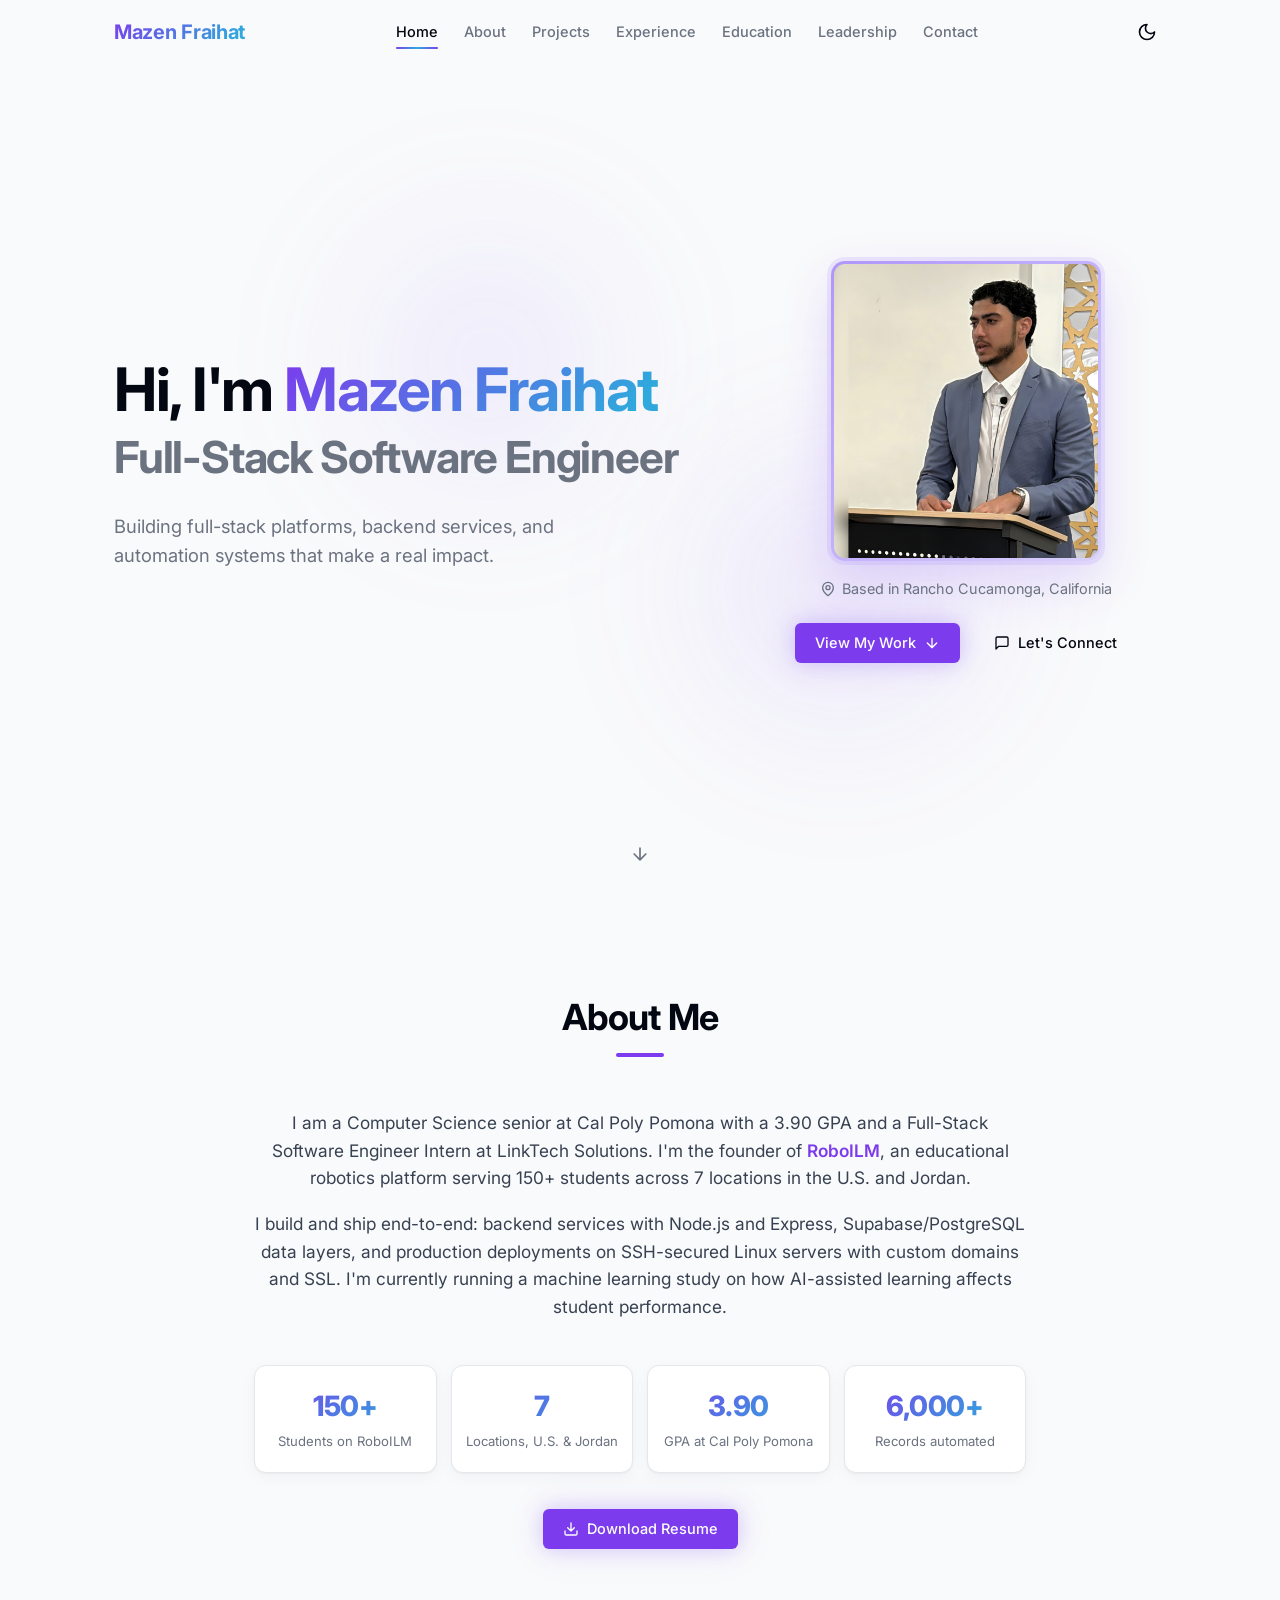
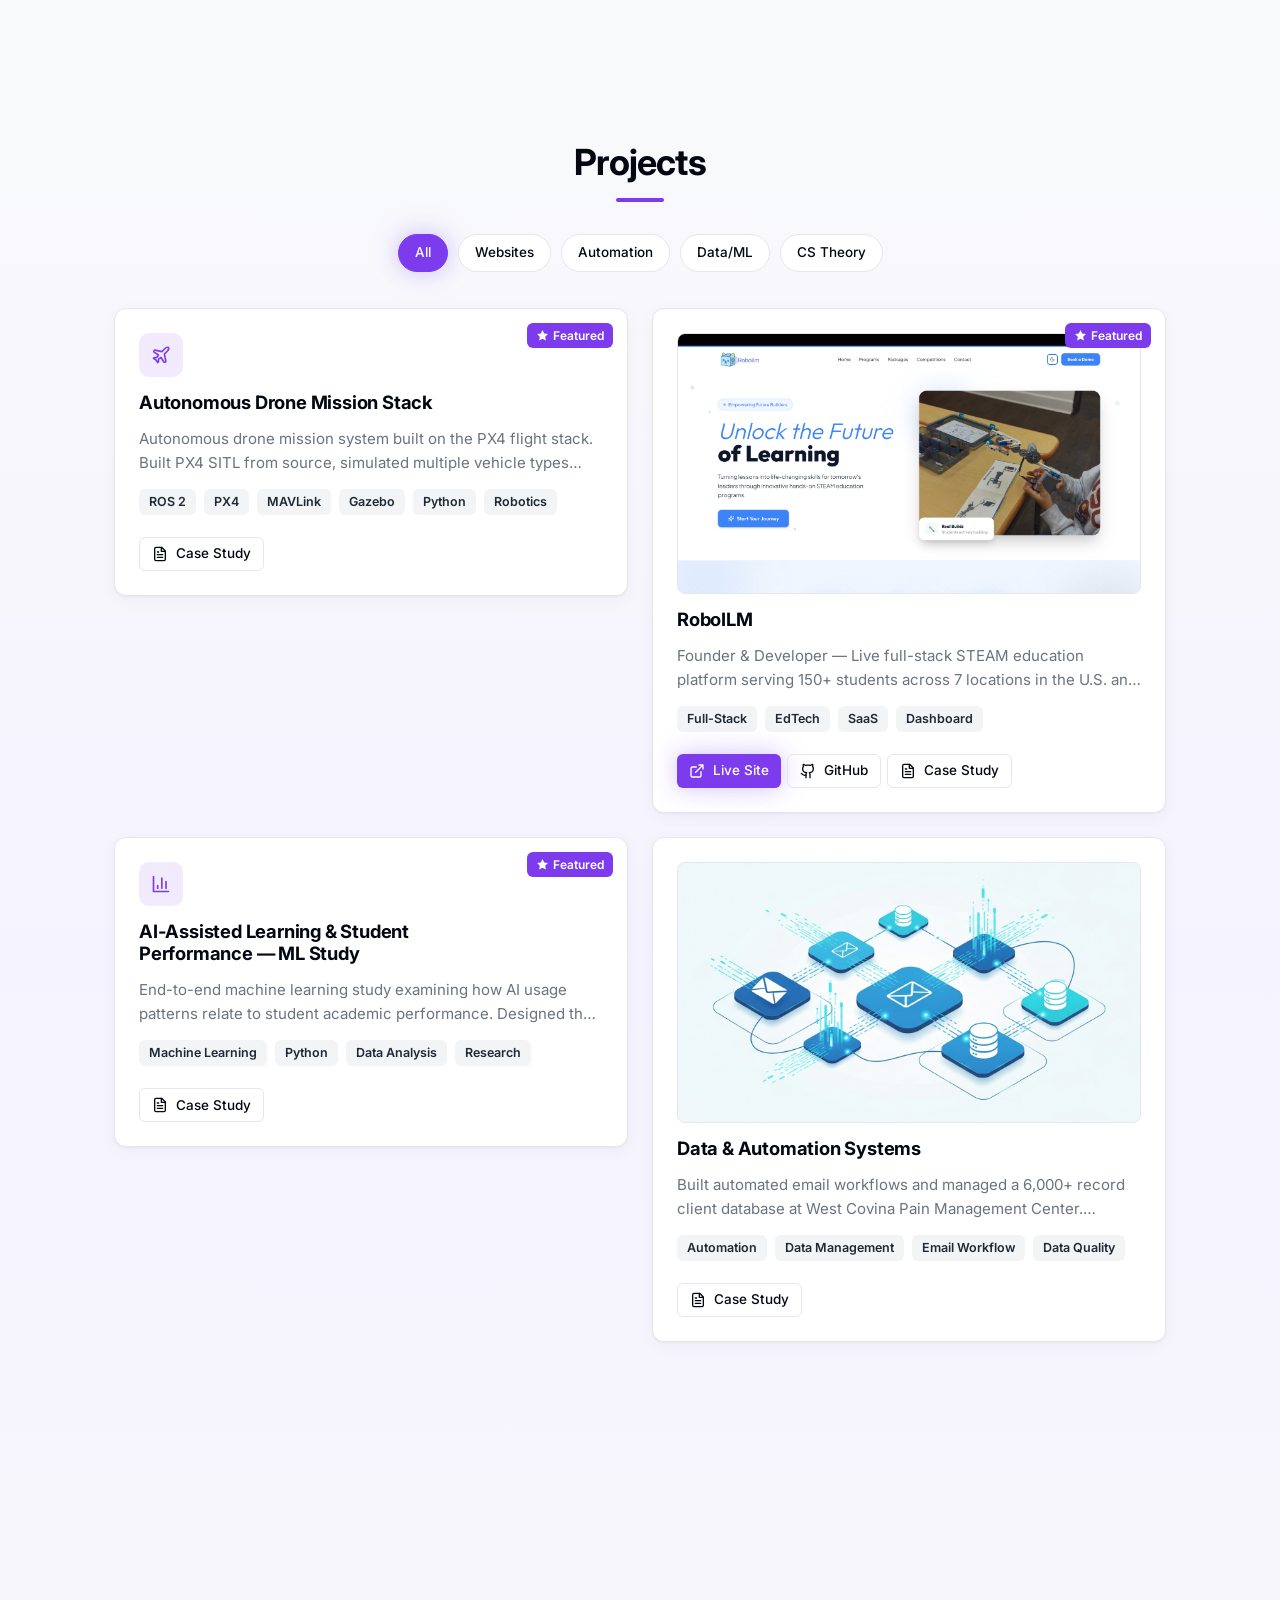
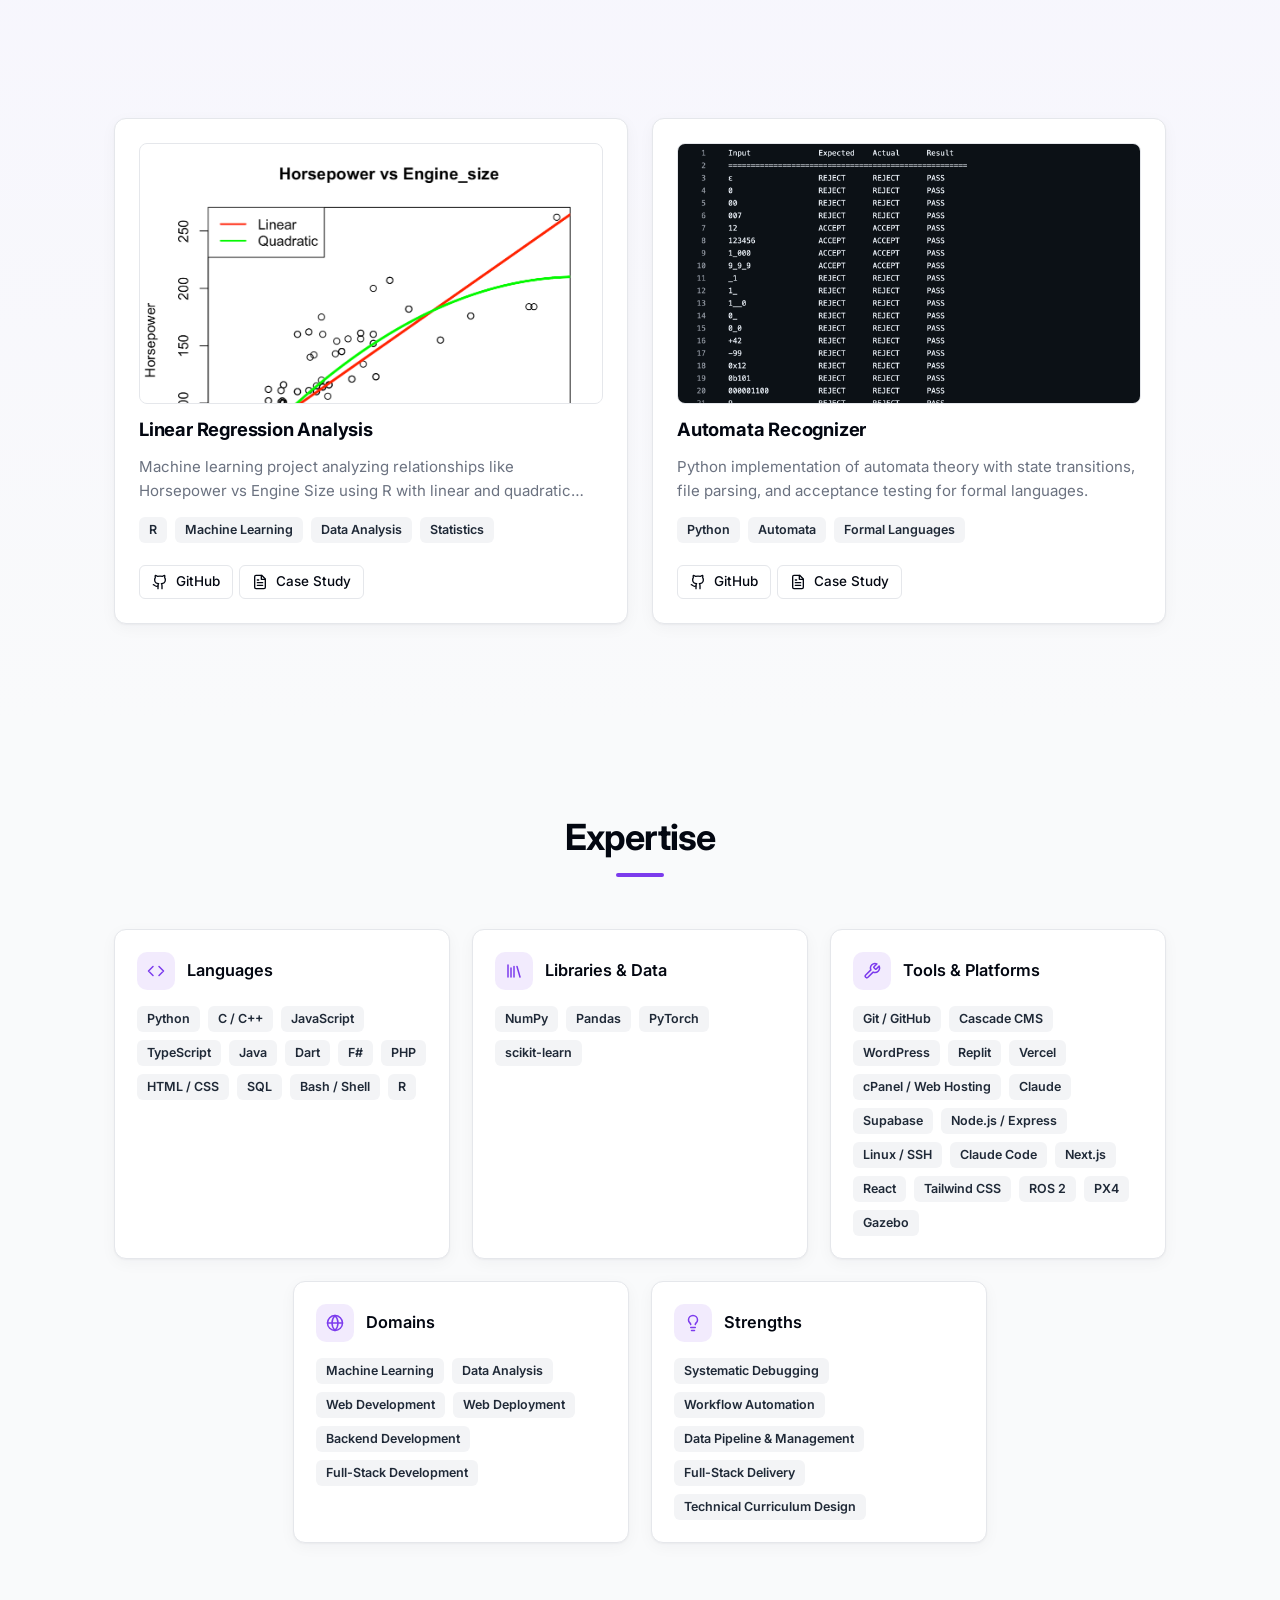
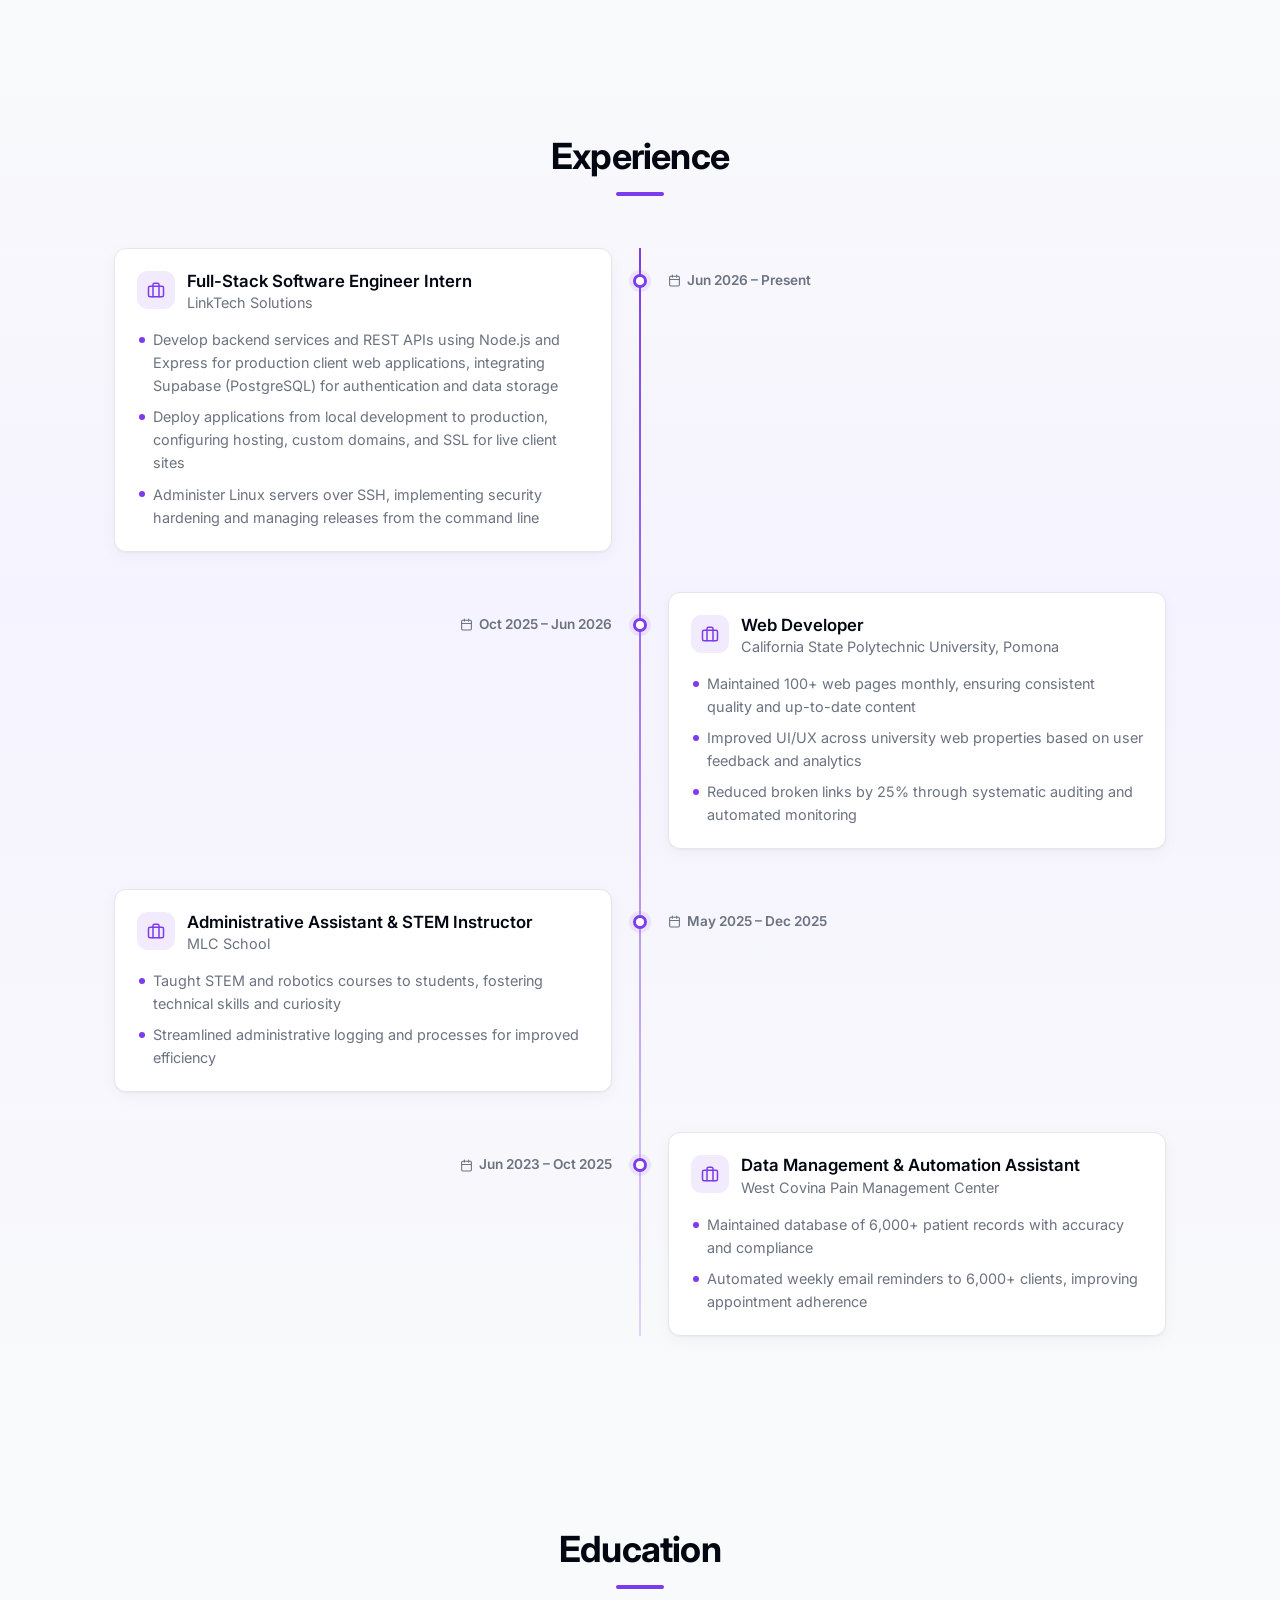
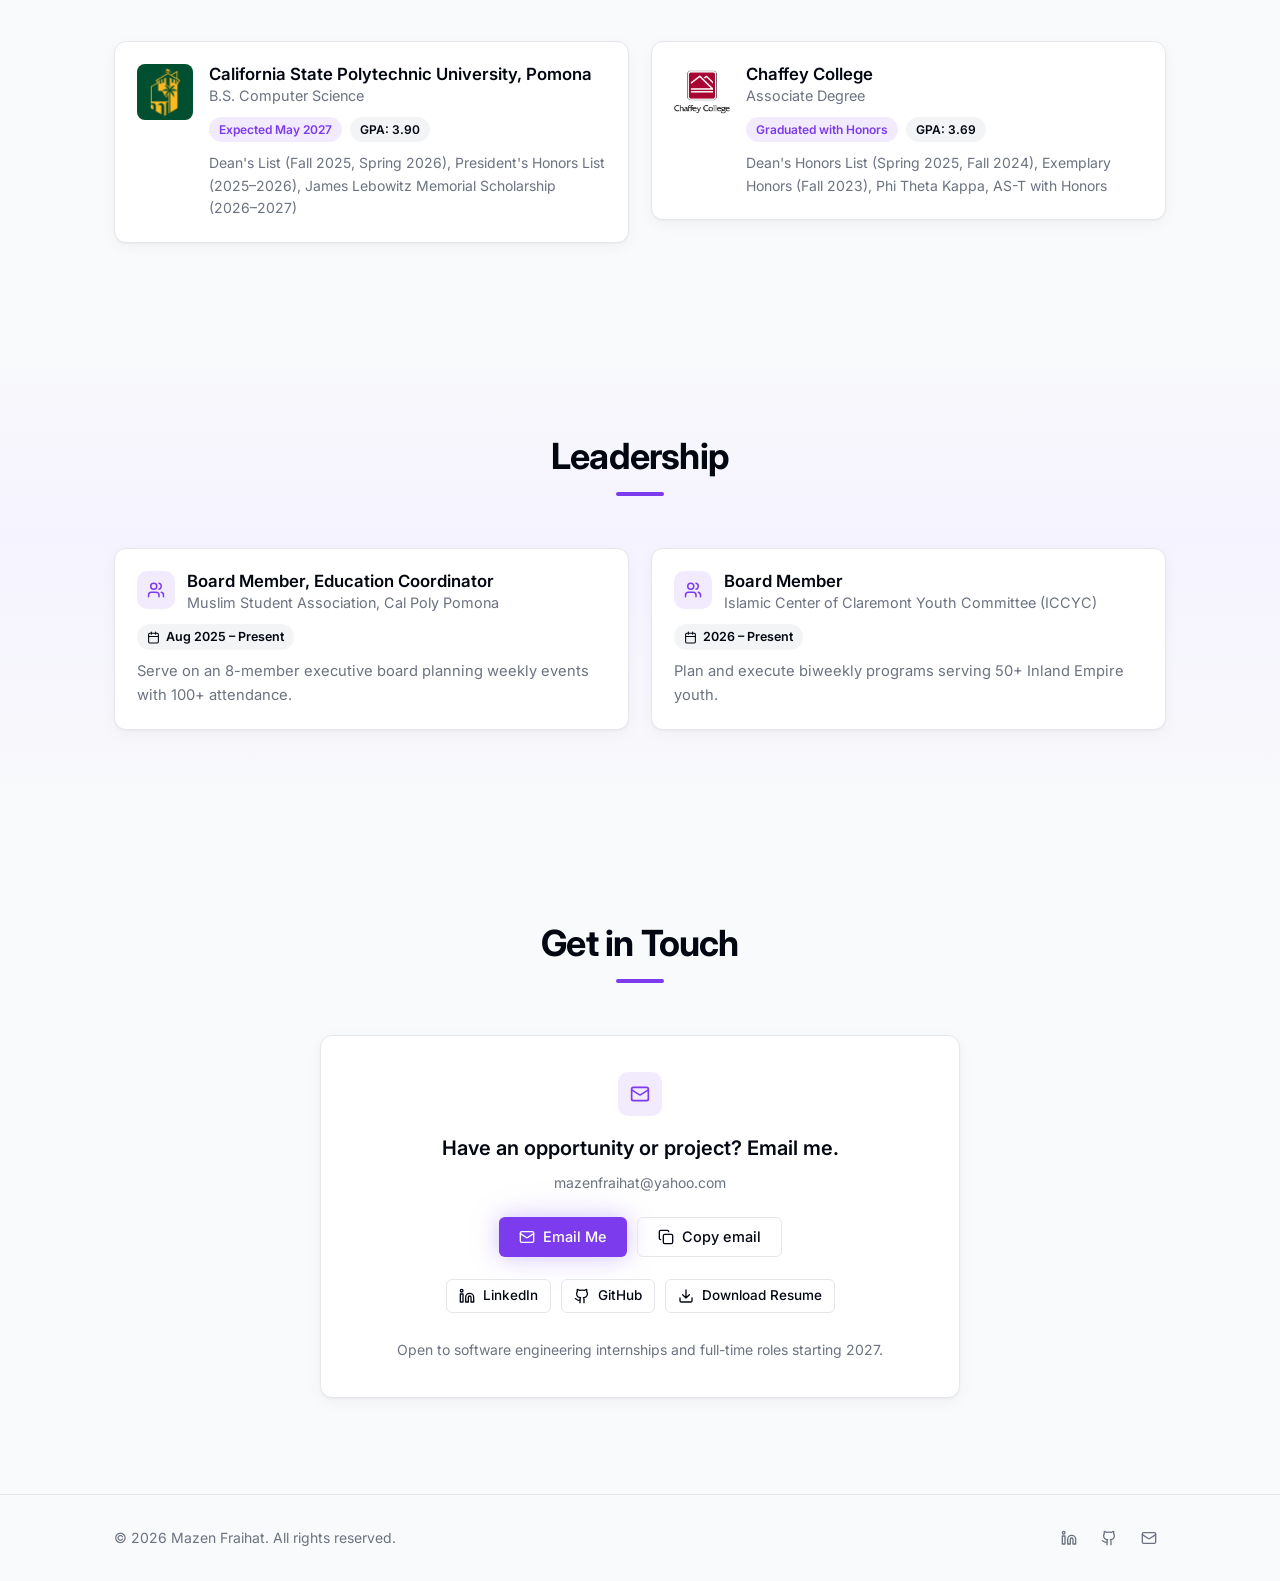
==== commit d19d2e32: "Replace contact form with email CTA card; remove contact.php Co-Authored-By: Claude Sonnet 5.5 <nore" ====
--- a/index.html
+++ b/index.html
@@ -42,7 +42,7 @@
     "url": "https://mazenfraihat.com",
     "image": "https://mazenfraihat.com/assets/img/profile.png",
     "jobTitle": "Full-Stack Software Engineer",
-    "email": "mailto:contact@mazenfraihat.com",
+    "email": "mailto:mazenfraihat@yahoo.com",
     "address": { "@type": "PostalAddress", "addressLocality": "Rancho Cucamonga", "addressRegion": "CA", "addressCountry": "US" },
     "alumniOf": [
       { "@type": "CollegeOrUniversity", "name": "California State Polytechnic University, Pomona" },
@@ -74,6 +74,7 @@
     <symbol id="i-github" viewBox="0 0 24 24"><path d="M15 22v-4a4.8 4.8 0 0 0-1-3.5c3 0 6-2 6-5.5.08-1.25-.27-2.48-1-3.5.28-1.15.28-2.35 0-3.5 0 0-1 0-3 1.5-2.64-.5-5.36-.5-8 0C6 2 5 2 5 2c-.3 1.15-.3 2.35 0 3.5A5.4 5.4 0 0 0 4 9c0 3.5 3 5.5 6 5.5-.39.49-.68 1.05-.85 1.65-.17.6-.22 1.23-.15 1.85v4"/><path d="M9 18c-4.51 2-5-2-7-2"/></symbol>
     <symbol id="i-linkedin" viewBox="0 0 24 24"><path d="M16 8a6 6 0 0 1 6 6v7h-4v-7a2 2 0 0 0-4 0v7h-4v-7a6 6 0 0 1 6-6z"/><rect width="4" height="12" x="2" y="9"/><circle cx="4" cy="4" r="2"/></symbol>
     <symbol id="i-mail" viewBox="0 0 24 24"><rect width="20" height="16" x="2" y="4" rx="2"/><path d="m22 7-8.97 5.7a1.94 1.94 0 0 1-2.06 0L2 7"/></symbol>
+    <symbol id="i-copy" viewBox="0 0 24 24"><rect width="14" height="14" x="8" y="8" rx="2"/><path d="M4 16c-1.1 0-2-.9-2-2V4c0-1.1.9-2 2-2h10c1.1 0 2 .9 2 2"/></symbol>
     <symbol id="i-send" viewBox="0 0 24 24"><path d="m22 2-7 20-4-9-9-4Z"/><path d="M22 2 11 13"/></symbol>
     <symbol id="i-file" viewBox="0 0 24 24"><path d="M14.5 2H6a2 2 0 0 0-2 2v16a2 2 0 0 0 2 2h12a2 2 0 0 0 2-2V7.5L14.5 2z"/><path d="M14 2v6h6M16 13H8M16 17H8M10 9H8"/></symbol>
     <symbol id="i-star" viewBox="0 0 24 24"><path d="M12 2l3.09 6.26L22 9.27l-5 4.87 1.18 6.88L12 17.77l-6.18 3.25L7 14.14 2 9.27l6.91-1.01L12 2z"/></symbol>
@@ -496,32 +497,20 @@
   <section id="contact" class="section">
     <div class="container">
       <h2 class="section-title reveal">Get in Touch</h2>
-      <div class="contact-grid">
-        <div class="reveal">
-          <a class="card contact-card" href="mailto:contact@mazenfraihat.com">
-            <div class="icon-tile sm"><svg class="i"><use href="#i-mail"/></svg></div>
-            <div><p class="muted small">Email</p><p class="strong">contact@mazenfraihat.com</p></div>
-          </a>
-          <div class="socials">
-            <a class="btn btn-ghost sm" href="https://www.linkedin.com/in/mazen-fraihat-905613293/" target="_blank" rel="noopener"><svg class="i sm"><use href="#i-linkedin"/></svg> LinkedIn</a>
-            <a class="btn btn-ghost sm" href="https://github.com/Mazenfraihat" target="_blank" rel="noopener"><svg class="i sm"><use href="#i-github"/></svg> GitHub</a>
-          </div>
-          <p class="muted small open-to">Open to software engineering internships and full-time roles starting 2027.</p>
-        </div>
-
-        <form class="card contact-form reveal" id="contact-form" action="contact.php" method="POST" novalidate>
-          <label for="f-name">Name</label>
-          <input id="f-name" name="name" type="text" placeholder="Your name" autocomplete="name" required maxlength="100">
-          <label for="f-email">Email</label>
-          <input id="f-email" name="email" type="email" placeholder="your@email.com" autocomplete="email" required maxlength="150">
-          <label for="f-message">Message</label>
-          <textarea id="f-message" name="message" rows="5" placeholder="Your message..." required maxlength="5000"></textarea>
-          <!-- spam trap: humans never see or fill this -->
-          <input type="text" name="website" class="hp" tabindex="-1" autocomplete="off" aria-hidden="true">
-          <input type="hidden" name="ts" id="f-ts">
-          <button class="btn btn-primary block" type="submit"><svg class="i sm"><use href="#i-send"/></svg> <span>Send Message</span></button>
-          <p class="form-status" id="form-status" role="status" aria-live="polite"></p>
-        </form>
+      <div class="card contact-cta reveal">
+        <div class="icon-tile"><svg class="i"><use href="#i-mail"/></svg></div>
+        <p class="contact-lead">Have an opportunity or project? Email me.</p>
+        <p class="muted small">mazenfraihat@yahoo.com</p>
+        <div class="contact-actions">
+          <a class="btn btn-primary" href="mailto:mazenfraihat@yahoo.com"><svg class="i sm"><use href="#i-mail"/></svg> Email Me</a>
+          <button class="btn btn-ghost bordered" type="button" id="copy-email" data-email="mazenfraihat@yahoo.com"><svg class="i sm"><use href="#i-copy"/></svg> <span>Copy email</span></button>
+        </div>
+        <div class="contact-actions">
+          <a class="btn btn-ghost bordered sm" href="https://www.linkedin.com/in/mazen-fraihat-905613293/" target="_blank" rel="noopener"><svg class="i sm"><use href="#i-linkedin"/></svg> LinkedIn</a>
+          <a class="btn btn-ghost bordered sm" href="https://github.com/Mazenfraihat" target="_blank" rel="noopener"><svg class="i sm"><use href="#i-github"/></svg> GitHub</a>
+          <a class="btn btn-ghost bordered sm" href="Mazen_Fraihat_Resume.pdf" download><svg class="i sm"><use href="#i-download"/></svg> Download Resume</a>
+        </div>
+        <p class="muted small open-to">Open to software engineering internships and full-time roles starting 2027.</p>
       </div>
     </div>
   </section>
@@ -533,7 +522,7 @@
     <div class="footer-links">
       <a href="https://www.linkedin.com/in/mazen-fraihat-905613293/" target="_blank" rel="noopener" aria-label="LinkedIn"><svg class="i sm"><use href="#i-linkedin"/></svg></a>
       <a href="https://github.com/Mazenfraihat" target="_blank" rel="noopener" aria-label="GitHub"><svg class="i sm"><use href="#i-github"/></svg></a>
-      <a href="mailto:contact@mazenfraihat.com" aria-label="Email"><svg class="i sm"><use href="#i-mail"/></svg></a>
+      <a href="mailto:mazenfraihat@yahoo.com" aria-label="Email"><svg class="i sm"><use href="#i-mail"/></svg></a>
     </div>
   </div>
 </footer>
--- a/styles.css
+++ b/styles.css
@@ -246,26 +246,11 @@
 .lead .muted { font-size: .92rem; }
 
 /* ---------- contact ---------- */
-.contact-grid { display: grid; grid-template-columns: 1fr 1fr; gap: 28px; align-items: start; }
-.contact-card { display: flex; align-items: center; gap: 14px; padding: 18px; }
-.contact-card:hover { border-color: var(--primary); transform: translateY(-2px); }
-.socials { display: flex; gap: 8px; margin-top: 16px; }
+.contact-cta { max-width: 640px; margin: 0 auto; padding: 36px 28px; display: flex; flex-direction: column; align-items: center; text-align: center; gap: 8px; }
+.contact-lead { font-size: 1.25rem; font-weight: 600; margin-top: 8px; }
+.contact-actions { display: flex; flex-wrap: wrap; justify-content: center; gap: 10px; margin-top: 14px; }
+.btn-ghost.bordered { border: 1px solid var(--border); }
 .open-to { margin-top: 18px; }
-.contact-form { padding: 22px; display: grid; gap: 8px; }
-.contact-form label { font-size: .875rem; font-weight: 600; margin-top: 6px; }
-.contact-form input, .contact-form textarea {
-  width: 100%; font: inherit; font-size: .9rem; color: var(--fg); background: var(--input);
-  border: 1px solid var(--border); border-radius: 6px; padding: 9px 12px; transition: border-color .2s, box-shadow .2s;
-}
-.contact-form textarea { resize: vertical; min-height: 110px; }
-.contact-form input:focus, .contact-form textarea:focus { outline: none; border-color: var(--primary); box-shadow: 0 0 0 3px var(--primary-soft); }
-.contact-form .invalid { border-color: #ef4444; }
-.contact-form .btn { margin-top: 12px; }
-.contact-form .btn[disabled] { opacity: .7; cursor: wait; }
-.hp { position: absolute !important; left: -9999px !important; width: 1px; height: 1px; opacity: 0; }
-.form-status { font-size: .875rem; min-height: 1.2em; text-align: center; }
-.form-status.ok { color: #16a34a; }
-.form-status.err { color: #ef4444; }
 
 /* ---------- footer ---------- */
 .footer { border-top: 1px solid var(--border); padding: 26px 0; font-size: .875rem; color: var(--muted); }
@@ -324,7 +309,7 @@
   .hero-ctas { order: 4; margin-top: 10px; }
   .hero-sub { margin: 18px auto 0; font-size: 1.05rem; }
   .stats { grid-template-columns: repeat(2, 1fr); }
-  .projects-grid, .two-col, .contact-grid { grid-template-columns: 1fr; }
+  .projects-grid, .two-col { grid-template-columns: 1fr; }
 
   .timeline::before { left: 7px; }
   .tl-item, .tl-item:nth-child(even) { grid-template-columns: 1fr; gap: 8px; padding-left: 32px; }
